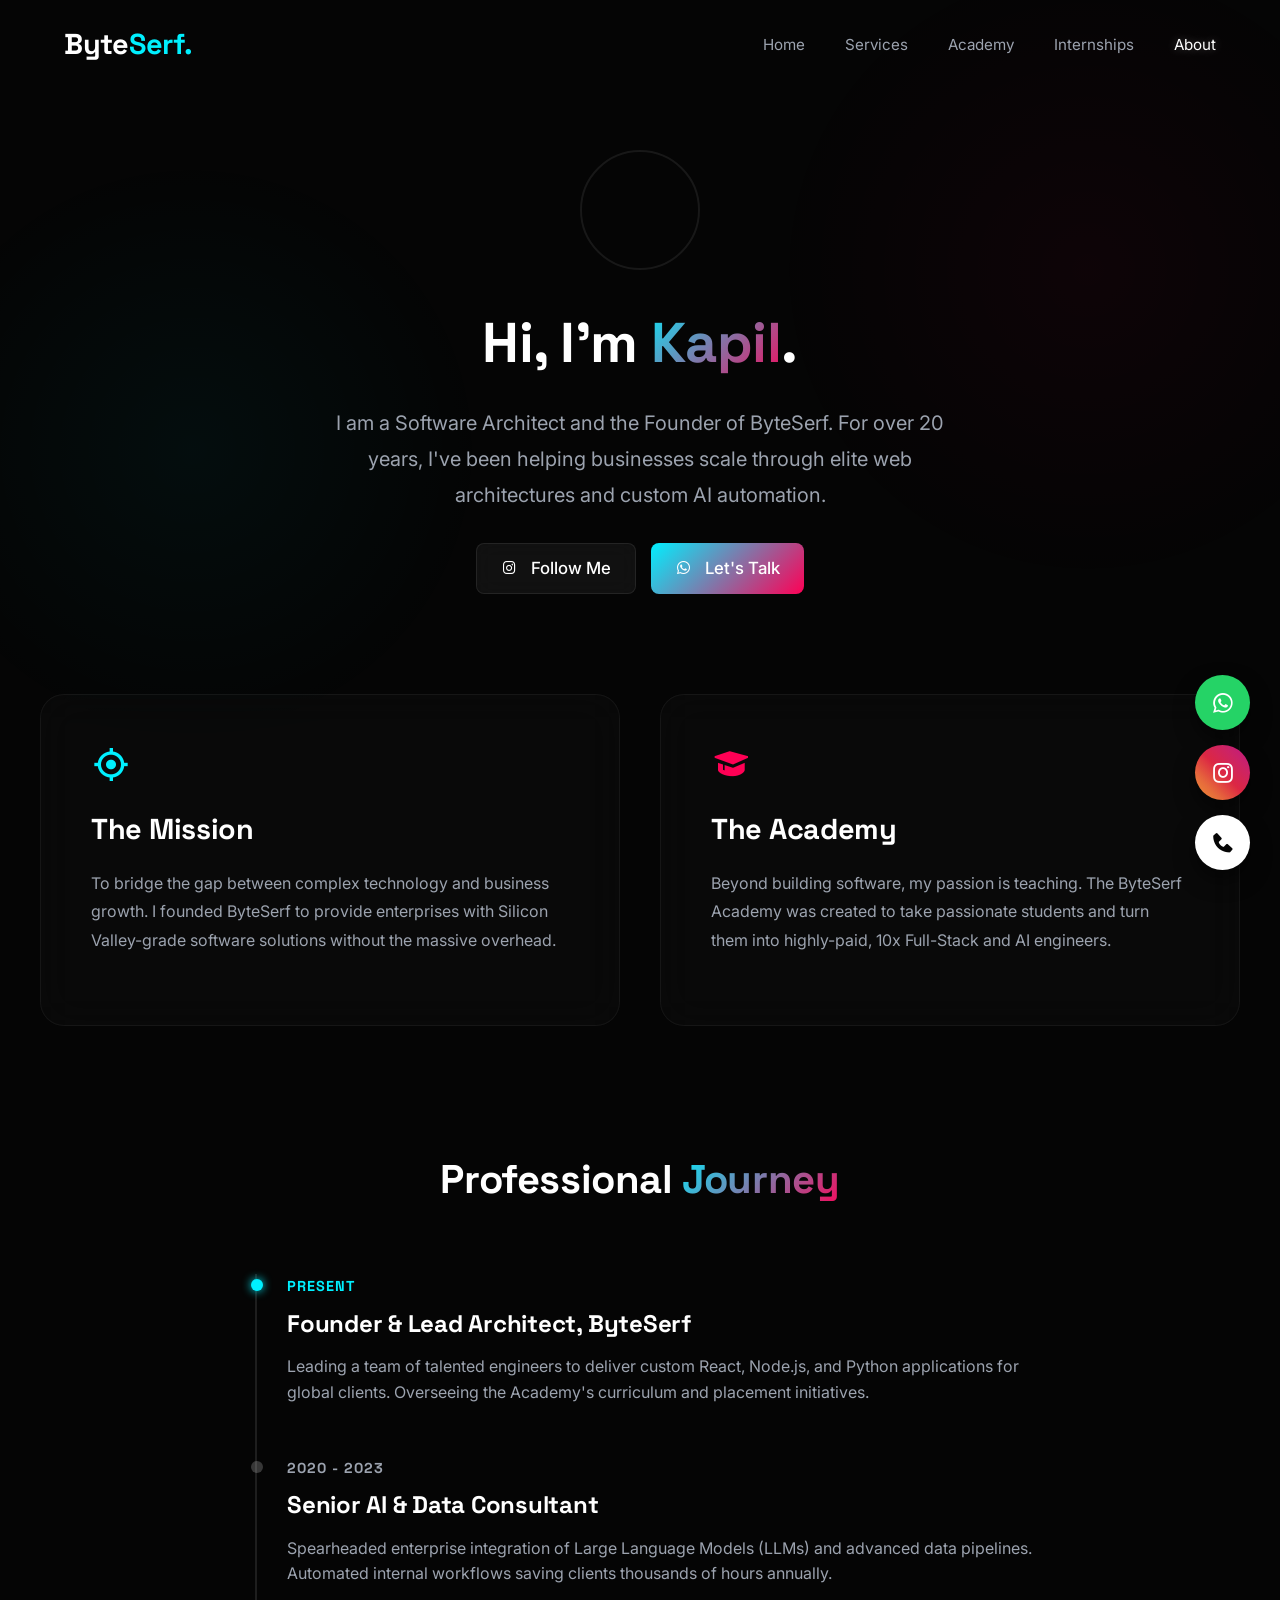
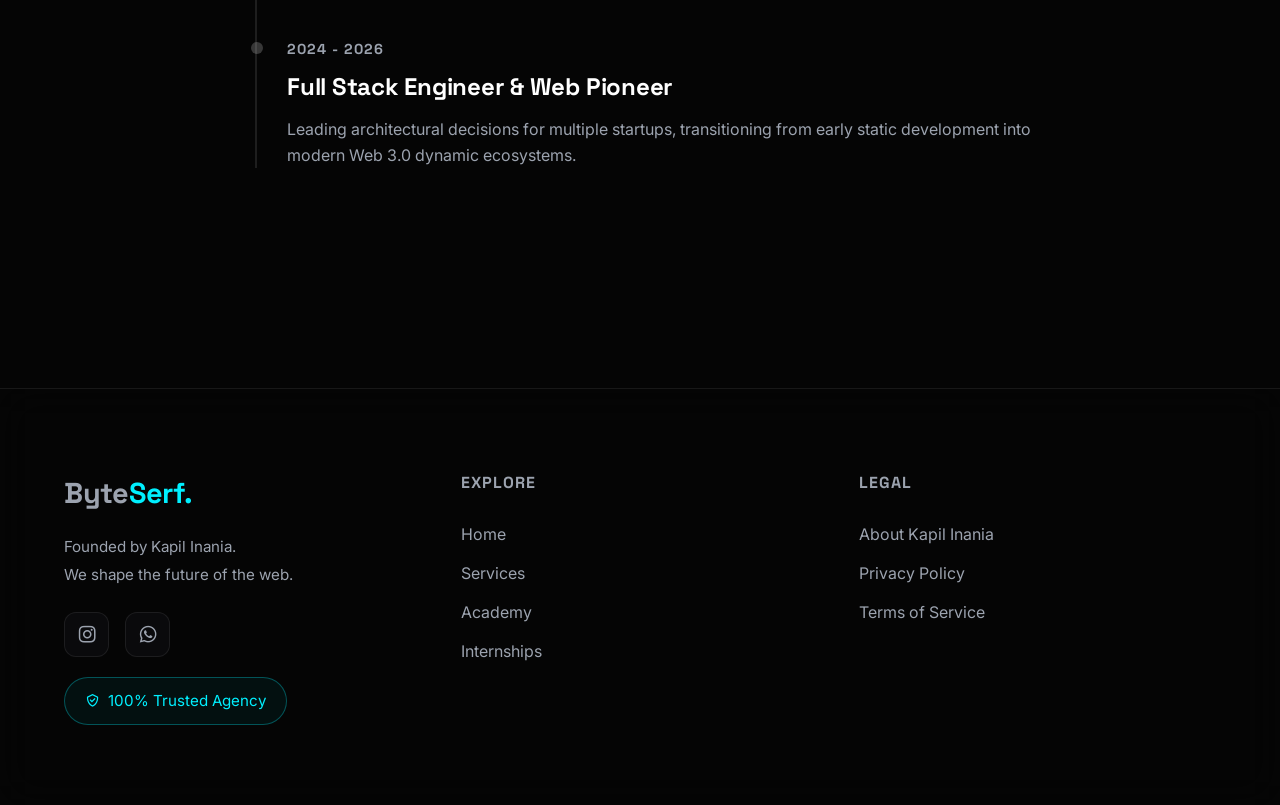
==== about.html @ d5da8d17 "model add" ====
<!DOCTYPE html>
<html lang="en">
<head>
    <meta charset="UTF-8">
    <meta name="viewport" content="width=device-width, initial-scale=1.0">
    <!-- SEO Meta Tags -->
    <title>About Kapil Inania | Founder of ByteSerf</title>
    <meta name="description" content="Learn about Kapil Inania, founder of ByteSerf. A 20+ year tech veteran specializing in high-performance web development and AI architectures.">
    <meta name="keywords" content="Kapil Inania, ByteSerf Founder, Web Designer Jodhpur, AI Consultant, Tech Agency Founder">
    <meta name="author" content="Kapil Inania">
    
    <!-- Open Graph & Social Media -->
    <meta property="og:title" content="About Kapil Inania | Founder of ByteSerf">
    <meta property="og:description" content="Learn about Kapil Inania, the visionary behind ByteSerf.">
    <meta property="og:type" content="profile">
    <meta property="og:url" content="https://www.byteserf.com/about.html">
    
    <!-- Twitter Cards -->
    <meta name="twitter:card" content="summary_large_image">
    <meta name="twitter:title" content="About Kapil Inania | Founder of ByteSerf">
    <meta name="twitter:description" content="Learn about Kapil Inania, the visionary behind ByteSerf.">
    
    <!-- Canonical URL -->
    <link rel="canonical" href="https://www.byteserf.com/about.html">

    <!-- Advanced Schema Markup (JSON-LD) for Google Rich Snippets -->
    <script type="application/ld+json">
    {
      "@context": "https://schema.org",
      "@type": "Person",
      "name": "Kapil Inania",
      "jobTitle": "Founder & Lead Architect",
      "worksFor": {
        "@type": "Organization",
        "name": "ByteSerf"
      },
      "url": "https://www.byteserf.com/about.html",
      "sameAs": [
        "https://instagram.com/kapil_inaniya"
      ]
    }
    </script>
    
    <link href='https://unpkg.com/boxicons@2.1.4/css/boxicons.min.css' rel='stylesheet'>
    <link rel="stylesheet" href="style.css">
</head>
<body>
    <div class="ambient-bg"></div>

    <div class="floating-actions">
        <a href="https://wa.me/919828522814" target="_blank" class="float-btn wa-btn"><i class='bx bxl-whatsapp'></i></a>
        <a href="https://instagram.com/kapil_inaniya" target="_blank" class="float-btn ig-btn"><i class='bx bxl-instagram'></i></a>
        <a href="tel:+919828522814" class="float-btn call-btn"><i class='bx bxs-phone'></i></a>
    </div>

    <!-- Navbar -->
    <nav class="navbar">
        <div class="container nav-container">
            <a href="index.html" class="logo">Byte<span>Serf.</span></a>
            <ul class="nav-links">
                <li><a href="index.html">Home</a></li>
                <li><a href="services.html">Services</a></li>
                <li><a href="courses.html">Academy</a></li>
                <li><a href="internships.html">Internships</a></li>
                <li><a href="about.html" class="active">About</a></li>
            </ul>
            <button class="mobile-menu-btn"><i class='bx bx-menu'></i></button>
        </div>
    </nav>

    <!-- Clean Professional Hero -->
    <section class="hero reveal" style="padding-top: 150px; min-height: auto; padding-bottom: 50px;">
        <div class="container" style="display: flex; flex-direction: column; align-items: center; text-align: center;">
            <div style="width: 120px; height: 120px; border-radius: 50%; border: 2px solid var(--border-color); padding: 5px; margin-bottom: 25px;">
                <div style="width: 100%; height: 100%; border-radius: 50%; background: url('https://ui-avatars.com/api/?name=Kapil+Inania&background=050505&color=fff&size=150') center/cover;"></div>
            </div>
            
            <h1 style="font-size: 3.5rem; margin-bottom: 15px; font-family: 'Space Grotesk'; color: white;">Hi, I'm <span class="gradient-text">Kapil</span>.</h1>
            <p style="color: var(--text-secondary); font-size: 1.25rem; max-width: 650px; line-height: 1.8; margin-bottom: 30px;">
                I am a Software Architect and the Founder of ByteSerf. For over 20 years, I've been helping businesses scale through elite web architectures and custom AI automation.
            </p>

            <div style="display: flex; gap: 15px; justify-content: center;">
                <a href="https://instagram.com/kapil_inaniya" target="_blank" class="btn btn-outline" style="padding: 10px 24px; border-radius: 8px;"><i class='bx bxl-instagram' style="margin-right: 5px;"></i> Follow Me</a>
                <a href="https://wa.me/919828522814?text=Hi%20Kapil%21%20I%20saw%20your%20profile%20on%20ByteSerf%20and%20would%20like%20to%20connect." target="_blank" class="btn btn-glow" style="padding: 10px 24px; border-radius: 8px;"><i class='bx bxl-whatsapp' style="margin-right: 5px;"></i> Let's Talk</a>
            </div>
        </div>
    </section>

    <!-- Clean Vision & Mission -->
    <section class="section-padding container reveal" style="padding-top: 50px;">
        <div class="grid-2">
            <div class="premium-card" style="background: rgba(255,255,255,0.02); border-color: rgba(255,255,255,0.05); padding: 50px;">
                <i class='bx bx-target-lock' style="font-size: 2.5rem; color: var(--accent-blue); margin-bottom: 20px;"></i>
                <h3 style="font-size: 1.8rem; margin-bottom: 15px; color: white;">The Mission</h3>
                <p style="color: var(--text-secondary); line-height: 1.8;">
                    To bridge the gap between complex technology and business growth. I founded ByteSerf to provide enterprises with Silicon Valley-grade software solutions without the massive overhead. 
                </p>
            </div>
            <div class="premium-card" style="background: rgba(255,255,255,0.02); border-color: rgba(255,255,255,0.05); padding: 50px;">
                <i class='bx bxs-graduation' style="font-size: 2.5rem; color: var(--accent-pink); margin-bottom: 20px;"></i>
                <h3 style="font-size: 1.8rem; margin-bottom: 15px; color: white;">The Academy</h3>
                <p style="color: var(--text-secondary); line-height: 1.8;">
                    Beyond building software, my passion is teaching. The ByteSerf Academy was created to take passionate students and turn them into highly-paid, 10x Full-Stack and AI engineers.
                </p>
            </div>
        </div>
    </section>

    <!-- My Journey Timeline -->
    <section class="section-padding container reveal" style="padding-top: 0; max-width: 800px;">
        <div class="section-header text-center">
            <h2 style="font-size: 2.5rem;">Professional <span class="gradient-text">Journey</span></h2>
        </div>
        <div style="border-left: 2px solid rgba(255,255,255,0.1); padding-left: 30px; margin-left: 15px;">
            <div style="position: relative; margin-bottom: 50px;">
                <div style="position: absolute; left: -36px; top: 5px; width: 12px; height: 12px; border-radius: 50%; background: var(--accent-blue); box-shadow: 0 0 10px var(--accent-blue);"></div>
                <h4 style="color: var(--accent-blue); font-size: 0.9rem; letter-spacing: 1px; text-transform: uppercase; margin-bottom: 5px;">Present</h4>
                <h3 style="font-size: 1.5rem; color: white; margin-bottom: 10px;">Founder & Lead Architect, ByteSerf</h3>
                <p style="color: var(--text-secondary); line-height: 1.6;">Leading a team of talented engineers to deliver custom React, Node.js, and Python applications for global clients. Overseeing the Academy's curriculum and placement initiatives.</p>
            </div>
            
            <div style="position: relative; margin-bottom: 50px;">
                <div style="position: absolute; left: -36px; top: 5px; width: 12px; height: 12px; border-radius: 50%; background: rgba(255,255,255,0.2);"></div>
                <h4 style="color: var(--text-secondary); font-size: 0.9rem; letter-spacing: 1px; text-transform: uppercase; margin-bottom: 5px;">2020 - 2023</h4>
                <h3 style="font-size: 1.5rem; color: white; margin-bottom: 10px;">Senior AI & Data Consultant</h3>
                <p style="color: var(--text-secondary); line-height: 1.6;">Spearheaded enterprise integration of Large Language Models (LLMs) and advanced data pipelines. Automated internal workflows saving clients thousands of hours annually.</p>
            </div>

            <div style="position: relative;">
                <div style="position: absolute; left: -36px; top: 5px; width: 12px; height: 12px; border-radius: 50%; background: rgba(255,255,255,0.2);"></div>
                <h4 style="color: var(--text-secondary); font-size: 0.9rem; letter-spacing: 1px; text-transform: uppercase; margin-bottom: 5px;">2024 - 2026</h4>
                <h3 style="font-size: 1.5rem; color: white; margin-bottom: 10px;">Full Stack Engineer & Web Pioneer</h3>
                <p style="color: var(--text-secondary); line-height: 1.6;">Leading architectural decisions for multiple startups, transitioning from early static development into modern Web 3.0 dynamic ecosystems.</p>
            </div>
        </div>
    </section>

    <!-- Footer -->
    <footer class="footer">
        <div class="container footer-grid reveal">
            <div class="footer-col">
                <a href="index.html" class="logo">Byte<span style="color:var(--accent-blue);">Serf.</span></a>
                <p style="margin-top: 15px; color: var(--text-secondary); font-size: 0.95rem; line-height: 1.8;">Founded by Kapil Inania.<br>We shape the future of the web.</p>
                <div class="social-icons">
                    <a href="https://instagram.com/kapil_inaniya" target="_blank"><i class='bx bxl-instagram'></i></a>
                    <a href="https://wa.me/919828522814" target="_blank"><i class='bx bxl-whatsapp'></i></a>
                </div>
                <div class="trusted-seal">
                    <i class='bx bx-check-shield'></i> 100% Trusted Agency
                </div>
            </div>
            <div class="footer-col">
                <h3>Explore</h3>
                <ul>
                    <li><a href="index.html">Home</a></li>
                    <li><a href="services.html">Services</a></li>
                    <li><a href="courses.html">Academy</a></li>
                    <li><a href="internships.html">Internships</a></li>
                </ul>
            </div>
            <div class="footer-col">
                <h3>Legal</h3>
                <ul>
                    <li><a href="about.html" class="active">About Kapil Inania</a></li>
                    <li><a href="privacy-policy.html">Privacy Policy</a></li>
                    <li><a href="terms.html">Terms of Service</a></li>
                </ul>
            </div>
        </div>
    </footer>
    <!-- Call Back Request Modal -->
    <div class="modal-overlay" id="callbackModal">
        <div class="modal-box">
            <button class="close-modal-btn" id="closeModalBtn"><i class='bx bx-x'></i></button>
            <h2 class="modal-title">Request a <span class="gradient-text">Call Back</span></h2>
            <p class="modal-desc">Enter your details below and Kapil or a senior team member will reach out to you shortly.</p>
            
            <input type="text" id="modalName" class="modal-input" placeholder="Your Name" required>
            <input type="tel" id="modalPhone" class="modal-input" placeholder="Your Mobile Number" required>
            
            <button id="submitCallbackBtn" class="btn btn-glow" style="width: 100%; margin-top: 10px;">Request Call Back</button>
        </div>
    </div>

    <script src="script.js"></script>
</body>
</html>
---- style.css ----
@import url('https://fonts.googleapis.com/css2?family=Inter:wght@300;400;500;600&family=Space+Grotesk:wght@400;500;700;900&display=swap');

:root {
    --bg-main: #050505;
    --bg-card: rgba(20, 20, 25, 0.4);
    --bg-card-solid: #111111; 
    --border-color: rgba(255, 255, 255, 0.08);
    --border-color-solid: #222222;
    --text-primary: #ffffff;
    --text-secondary: #9ca3af;
    
    /* Elegant Accents */
    --accent-glow: linear-gradient(135deg, #00F0FF 0%, #FF0055 100%);
    --accent-blue: #00F0FF;
    --accent-pink: #FF0055;
    
    /* Clean Colors */
    --clean-blue: #00F0FF;
    --clean-dark-blue: #00b3cc;
    
    --transition-smooth: all 0.4s cubic-bezier(0.16, 1, 0.3, 1);
}

* { margin: 0; padding: 0; box-sizing: border-box; }
html { scroll-behavior: smooth; background-color: var(--bg-main); overflow-x: hidden; }
body { font-family: 'Inter', sans-serif; color: var(--text-primary); line-height: 1.7; overflow-x: hidden; position: relative; width: 100%; }

/* Ambient Background */
.ambient-bg {
    position: fixed; top: 0; left: 0; width: 100%; height: 100%;
    background: radial-gradient(circle at 15% 50%, rgba(0, 240, 255, 0.04), transparent 25%),
                radial-gradient(circle at 85% 30%, rgba(255, 0, 85, 0.04), transparent 25%);
    z-index: -1; pointer-events: none;
}

h1, h2, h3, h4, .logo { font-family: 'Space Grotesk', sans-serif; letter-spacing: -0.01em; }
a { text-decoration: none; color: inherit; transition: var(--transition-smooth); }
ul { list-style: none; }

.container { width: 100%; max-width: 1200px; margin: 0 auto; padding: 0 24px; }
.section-padding { padding: 120px 0; }
.text-center { text-align: center; }
.gradient-text { background: var(--accent-glow); -webkit-background-clip: text; -webkit-text-fill-color: transparent; display: inline-block; }

/* Navigation */
.navbar { position: fixed; top: 0; width: 100%; z-index: 1000; padding: 20px 0; transition: var(--transition-smooth); background: transparent; border-bottom: 1px solid transparent; }
.navbar.scrolled { background: rgba(5, 5, 5, 0.95); backdrop-filter: blur(12px); -webkit-backdrop-filter: blur(12px); border-bottom: 1px solid var(--border-color); padding: 15px 0; }
.nav-container { display: flex; justify-content: space-between; align-items: center; position: relative; }
.logo { font-size: 1.8rem; font-weight: 700; color: white; z-index: 1001; }
.logo span { color: var(--accent-blue); }

.nav-links { display: flex; gap: 40px; align-items: center; }
.nav-links a { font-weight: 400; font-size: 0.95rem; color: var(--text-secondary); transition: color 0.2s; }
.nav-links a:hover, .nav-links a.active { color: var(--text-primary); text-shadow: 0 0 10px rgba(255,255,255,0.3); }

.mobile-menu-btn { display: none; background: transparent; border: none; color: white; font-size: 2rem; cursor: pointer; z-index: 1001; }

/* Modern Glowing Hero Section */
.hero { min-height: 100vh; display: flex; align-items: center; justify-content: center; position: relative; padding-top: 80px; overflow: hidden; text-align: center; }
.hero-glow-orb {
    position: absolute; width: 600px; height: 600px;
    background: radial-gradient(circle, rgba(0, 240, 255, 0.15) 0%, rgba(255, 0, 85, 0.15) 50%, transparent 70%);
    top: 50%; left: 50%; transform: translate(-50%, -50%); filter: blur(80px); z-index: 0; animation: pulseOrb 8s infinite alternate;
}
@keyframes pulseOrb {
    0% { transform: translate(-50%, -50%) scale(1); opacity: 0.5; }
    100% { transform: translate(-50%, -50%) scale(1.2); opacity: 1; }
}
.hero-content { position: relative; z-index: 2; max-width: 900px; padding: 0 20px; }
.hero-badge { display: inline-flex; align-items: center; gap: 8px; padding: 8px 20px; border-radius: 100px; background: rgba(255, 255, 255, 0.03); border: 1px solid var(--border-color); color: var(--text-secondary); font-size: 0.85rem; font-weight: 500; margin-bottom: 30px; backdrop-filter: blur(10px); }
.hero-badge i { color: var(--accent-blue); }
.hero-title { font-size: 5.5rem; line-height: 1.1; margin-bottom: 24px; font-weight: 900; letter-spacing: -0.03em; }
.hero-subtitle { font-size: 1.25rem; color: var(--text-secondary); margin: 0 auto 40px; max-width: 600px; line-height: 1.6; }

/* Buttons */
.btn-group { display: flex; gap: 16px; justify-content: center; flex-wrap: wrap; }
.btn { padding: 16px 36px; border-radius: 100px; font-weight: 500; font-size: 1.05rem; cursor: pointer; transition: var(--transition-smooth); border: none; display: inline-flex; align-items: center; justify-content: center; gap: 8px; white-space: nowrap; }
.btn-glow { background: var(--accent-glow); color: white; position: relative; }
.btn-glow::after { content: ''; position: absolute; inset: 0; border-radius: inherit; box-shadow: 0 0 20px rgba(0, 240, 255, 0.5); opacity: 0; transition: var(--transition-smooth); }
.btn-glow:hover { transform: translateY(-2px); }
.btn-glow:hover::after { opacity: 1; }
.btn-outline { background: rgba(255, 255, 255, 0.05); border: 1px solid var(--border-color); color: var(--text-primary); backdrop-filter: blur(10px); }
.btn-outline:hover { background: rgba(255, 255, 255, 0.1); border-color: rgba(255, 255, 255, 0.2); transform: translateY(-2px); }

/* Section Headers */
.section-header { margin-bottom: 60px; }
.section-header h2 { font-size: 3rem; margin-bottom: 15px; }
.section-header p { color: var(--text-secondary); font-size: 1.1rem; max-width: 600px; margin: 0 auto; }

/* Eye-Catching Modern Cards */
.grid-3 { display: grid; grid-template-columns: repeat(auto-fit, minmax(300px, 1fr)); gap: 30px; }
.premium-card {
    background: linear-gradient(180deg, rgba(30,30,35,0.4) 0%, rgba(15,15,20,0.6) 100%);
    border: 1px solid var(--border-color); border-radius: 24px; padding: 40px;
    position: relative; overflow: hidden; backdrop-filter: blur(20px); -webkit-backdrop-filter: blur(20px);
    transition: var(--transition-smooth); z-index: 1;
}
.premium-card::before {
    content: ''; position: absolute; inset: 0; border-radius: 24px; padding: 2px;
    background: linear-gradient(135deg, rgba(0,240,255,0.5), transparent 50%, rgba(255,0,85,0.5));
    -webkit-mask: linear-gradient(#fff 0 0) content-box, linear-gradient(#fff 0 0);
    -webkit-mask-composite: xor; mask-composite: exclude; opacity: 0; transition: var(--transition-smooth);
}
.premium-card:hover { transform: translateY(-10px); box-shadow: 0 20px 40px rgba(0,0,0,0.6); }
.premium-card:hover::before { opacity: 1; }
.premium-icon-box {
    width: 60px; height: 60px; border-radius: 16px; background: rgba(255,255,255,0.05);
    display: flex; align-items: center; justify-content: center; font-size: 2rem; color: white;
    margin-bottom: 24px; border: 1px solid rgba(255,255,255,0.1); transition: var(--transition-smooth);
}
.premium-card:hover .premium-icon-box { background: var(--accent-glow); border-color: transparent; box-shadow: 0 10px 20px rgba(255,0,85,0.3); }
.premium-card h3 { font-size: 1.5rem; margin-bottom: 15px; }
.premium-card p { color: var(--text-secondary); margin-bottom: 20px; line-height: 1.6; }

/* Stunning Stats Strip */
.stats-strip { border-top: 1px solid var(--border-color); border-bottom: 1px solid var(--border-color); padding: 80px 0; background: linear-gradient(90deg, rgba(0,240,255,0.02) 0%, transparent 50%, rgba(255,0,85,0.02) 100%); position: relative; }
.stats-grid { display: grid; grid-template-columns: repeat(4, 1fr); gap: 30px; text-align: center; }
.stat-item { position: relative; }
.stat-item:not(:last-child)::after { content: ''; position: absolute; right: -15px; top: 10%; height: 80%; width: 1px; background: linear-gradient(180deg, transparent, var(--border-color), transparent); }
.stat-number { font-size: 4rem; font-family: 'Space Grotesk'; font-weight: 900; color: white; margin-bottom: 5px; text-shadow: 0 0 20px rgba(255,255,255,0.1); }
.stat-label { color: var(--accent-blue); font-size: 1rem; text-transform: uppercase; letter-spacing: 2px; font-weight: 600; }

/* Tech Marquee */
.tech-marquee { overflow: hidden; padding: 40px 0; background: transparent; width: 100%; }
.marquee-track { display: flex; width: max-content; animation: scrollMarquee 30s linear infinite; }
.marquee-track:hover { animation-play-state: paused; }
.tech-item { flex-shrink: 0; display: flex; align-items: center; justify-content: center; font-size: 3rem; color: rgba(255,255,255,0.15); transition: color 0.3s; padding: 0 40px; }
.tech-item:hover { color: var(--text-primary); text-shadow: 0 0 20px rgba(255,255,255,0.5); }
@keyframes scrollMarquee { 0% { transform: translateX(0); } 100% { transform: translateX(-50%); } }

/* Google-Style Review Slider */
.review-wrapper { overflow: hidden; padding: 20px 0; position: relative; width: 100%; }
.review-track { display: flex; gap: 20px; width: max-content; animation: scrollReviews 40s linear infinite; }
.review-track:hover { animation-play-state: paused; }
@keyframes scrollReviews { 0% { transform: translateX(0); } 100% { transform: translateX(-50%); } }

.google-review-card {
    background: #ffffff; border-radius: 16px; padding: 24px; width: 380px; flex-shrink: 0;
    box-shadow: 0 10px 30px rgba(0,0,0,0.5); color: #202124; text-align: left; display: flex; flex-direction: column;
}
.review-header { display: flex; align-items: center; gap: 15px; margin-bottom: 15px; }
.reviewer-img { width: 48px; height: 48px; border-radius: 50%; display: flex; align-items: center; justify-content: center; font-size: 1.5rem; font-weight: bold; text-transform: uppercase; }
.r-1 { background: #4285F4; color: white; }
.r-2 { background: #EA4335; color: white; }
.r-3 { background: #FBBC05; color: white; }
.r-4 { background: #34A853; color: white; }
.r-5 { background: #8AB4F8; color: white; }
.r-6 { background: #F28B82; color: white; }
.r-7 { background: #FDE293; color: #202124; }
.r-8 { background: #81C995; color: white; }

.reviewer-info h4 { font-family: 'Inter', sans-serif; font-size: 1rem; font-weight: 600; margin: 0 0 2px 0; color: #202124; }
.reviewer-meta { font-size: 0.8rem; color: #5f6368; }
.review-rating { color: #fbbc04; font-size: 1.1rem; margin-bottom: 10px; display: flex; gap: 2px; }
.review-rating i.bx-star { color: #dadce0; }
.review-text { font-size: 0.95rem; line-height: 1.5; color: #3c4043; flex-grow: 1; }
.google-icon { align-self: flex-end; margin-top: 10px; width: 20px; height: 20px; opacity: 0.5; }

/* Process Section */
.process-timeline { position: relative; max-width: 800px; margin: 0 auto; }
.process-timeline::before { content: ''; position: absolute; top: 0; left: 30px; height: 100%; width: 2px; background: rgba(255,255,255,0.1); }
.process-step { position: relative; padding-left: 80px; margin-bottom: 50px; }
.process-step:last-child { margin-bottom: 0; }
.step-number {
    position: absolute; left: 11px; top: 0; width: 40px; height: 40px; border-radius: 50%;
    background: var(--bg-main); border: 2px solid var(--accent-blue); display: flex; align-items: center; justify-content: center;
    font-weight: 700; color: var(--accent-blue); z-index: 2; box-shadow: 0 0 15px rgba(0,240,255,0.2);
}
.process-step h3 { font-size: 1.8rem; margin-bottom: 10px; color: white; }
.process-step p { color: var(--text-secondary); font-size: 1.1rem; }

/* Standard Cards for other pages */
.grid-2 { display: grid; grid-template-columns: repeat(auto-fit, minmax(300px, 1fr)); gap: 40px; }
.card { background: var(--bg-card); border: 1px solid var(--border-color); border-radius: 16px; padding: 40px; transition: var(--transition-smooth); }
.card:hover { border-color: rgba(255, 255, 255, 0.2); transform: translateY(-5px); background: rgba(255, 255, 255, 0.05); }
.services-section .card { background: var(--bg-card-solid); border: 1px solid var(--border-color-solid); border-top: 4px solid var(--clean-blue); }

/* Interactive Elements */
.faq-item { border-bottom: 1px solid var(--border-color); padding: 20px 0; cursor: pointer; }
.faq-question { display: flex; justify-content: space-between; font-size: 1.2rem; font-weight: 500; }
.faq-answer { max-height: 0; overflow: hidden; transition: max-height 0.3s ease; color: var(--text-secondary); margin-top: 10px; }
.faq-item.active .faq-answer { max-height: 500px; }
.faq-item.active .bx-chevron-down { transform: rotate(180deg); }

/* Call Back Modal */
.modal-overlay {
    position: fixed;
    top: 0; left: 0; width: 100%; height: 100%;
    background: rgba(0, 0, 0, 0.8);
    backdrop-filter: blur(10px);
    -webkit-backdrop-filter: blur(10px);
    z-index: 9999;
    display: flex;
    align-items: center;
    justify-content: center;
    opacity: 0;
    pointer-events: none;
    transition: all 0.4s ease;
}
.modal-overlay.active {
    opacity: 1;
    pointer-events: all;
}
.modal-box {
    background: var(--bg-card-solid);
    border: 1px solid var(--border-color);
    padding: 40px;
    border-radius: 24px;
    width: 90%;
    max-width: 450px;
    position: relative;
    transform: translateY(30px) scale(0.95);
    transition: all 0.4s cubic-bezier(0.16, 1, 0.3, 1);
    box-shadow: 0 20px 50px rgba(0,0,0,0.5);
    text-align: center;
}
.modal-overlay.active .modal-box {
    transform: translateY(0) scale(1);
}
.close-modal-btn {
    position: absolute;
    top: 20px; right: 20px;
    background: transparent;
    border: none;
    color: var(--text-secondary);
    font-size: 1.8rem;
    cursor: pointer;
    transition: color 0.3s;
}
.close-modal-btn:hover {
    color: white;
}
.modal-title {
    font-family: 'Space Grotesk', sans-serif;
    font-size: 2rem;
    margin-bottom: 10px;
    color: white;
}
.modal-desc {
    color: var(--text-secondary);
    margin-bottom: 25px;
    font-size: 0.95rem;
}
.modal-input {
    width: 100%;
    padding: 16px 20px;
    background: rgba(255,255,255,0.05);
    border: 1px solid var(--border-color);
    border-radius: 12px;
    color: white;
    font-family: 'Inter', sans-serif;
    margin-bottom: 15px;
    font-size: 1rem;
    outline: none;
    transition: border-color 0.3s;
}
.modal-input:focus {
    border-color: var(--accent-blue);
}

/* Footer */
.footer { border-top: 1px solid var(--border-color); padding: 80px 0 40px; margin-top: 100px; background: rgba(5,5,5,0.8); backdrop-filter: blur(20px); }
.footer-grid { display: grid; grid-template-columns: repeat(auto-fit, minmax(200px, 1fr)); gap: 40px; margin-bottom: 40px; }
.footer-col h3 { color: var(--text-primary); margin-bottom: 24px; font-size: 1rem; text-transform: uppercase; letter-spacing: 1px; color: var(--text-secondary); }
.footer-col ul li { margin-bottom: 12px; }
.footer-col a { color: var(--text-secondary); transition: color 0.2s; }
.footer-col a:hover { color: var(--accent-blue); transform: translateX(5px); display: inline-block; }
.social-icons { display: flex; gap: 16px; margin-top: 24px; }
.social-icons a { width: 45px; height: 45px; border-radius: 12px; background: var(--bg-card); display: flex; align-items: center; justify-content: center; border: 1px solid var(--border-color); font-size: 1.4rem; transition: all 0.3s; }
.social-icons a:hover { background: var(--accent-glow); color: white; border-color: transparent; transform: translateY(-5px); }
.trusted-seal { display: inline-flex; align-items: center; gap: 8px; padding: 10px 20px; border: 1px solid rgba(0, 240, 255, 0.3); border-radius: 100px; color: var(--accent-blue); font-size: 0.95rem; margin-top: 20px; background: rgba(0, 240, 255, 0.05); transition: all 0.3s; }

/* Floating Actions */
.floating-actions { position: fixed; bottom: 30px; right: 30px; display: flex; flex-direction: column; gap: 15px; z-index: 999; }
.float-btn { width: 55px; height: 55px; border-radius: 50%; display: flex; align-items: center; justify-content: center; font-size: 26px; color: white; box-shadow: 0 10px 20px rgba(0,0,0,0.5); transition: transform 0.2s; }
.float-btn:hover { transform: scale(1.1); }
.wa-btn { background-color: #25D366; }
.ig-btn { background: linear-gradient(45deg, #f09433 0%, #e6683c 25%, #dc2743 50%, #cc2366 75%, #bc1888 100%); }
.call-btn { background-color: var(--text-primary); color: var(--bg-main); }

/* Scroll Animations */
.reveal { opacity: 0; transform: translateY(40px); transition: all 1s cubic-bezier(0.16, 1, 0.3, 1); }
.reveal.active { opacity: 1; transform: translateY(0); }

/* RESPONSIVE DESIGN (TABLET & MOBILE) */

/* TABLET */
@media (max-width: 1024px) {
    .hero-title { font-size: 4rem; }
    .stats-grid { grid-template-columns: repeat(2, 1fr); gap: 40px; }
    .stat-item:nth-child(2)::after { display: none; } /* Remove border for end of row */
    .stat-item:nth-child(4)::after { display: none; }
    .section-padding { padding: 100px 0; }
}

/* MOBILE */
@media (max-width: 768px) {
    .mobile-menu-btn { display: block; }
    .nav-links {
        display: flex; flex-direction: column; position: fixed; top: 0; left: 0; width: 100%; height: 100vh;
        background: rgba(5, 5, 5, 0.98); backdrop-filter: blur(20px); padding-top: 100px; gap: 30px;
        transform: translateY(-100%); transition: transform 0.4s cubic-bezier(0.16, 1, 0.3, 1); z-index: 1000; opacity: 0;
    }
    .nav-links.active { transform: translateY(0); opacity: 1; }
    .nav-links a { font-size: 1.5rem; }

    .hero { padding-top: 100px; } /* Fixed uneven space */
    .hero-title { font-size: 2.8rem; margin-top: 20px; }
    .hero-subtitle { font-size: 1rem; padding: 0 10px; }
    .hero-glow-orb { width: 300px; height: 300px; filter: blur(50px); }
    .btn-group { flex-direction: column; width: 100%; padding: 0 20px; }
    .btn { width: 100%; }

    .section-padding { padding: 60px 0; }
    .section-header h2 { font-size: 2.2rem; }
    .section-header p { font-size: 1rem; }

    .stats-grid { grid-template-columns: 1fr; gap: 30px; }
    .stat-item::after { display: none !important; }
    .stat-number { font-size: 3rem; }

    .process-timeline::before { left: 20px; }
    .process-step { padding-left: 60px; margin-bottom: 40px; }
    .step-number { left: 1px; width: 35px; height: 35px; font-size: 0.9rem; }
    .process-step h3 { font-size: 1.4rem; }

    .google-review-card { width: 300px; padding: 20px; }
    .review-text { font-size: 0.9rem; }

    .tech-item { font-size: 2rem; padding: 0 20px; }

    .footer-grid { grid-template-columns: 1fr; text-align: center; gap: 40px; }
    .footer-col ul li { display: inline-block; margin: 0 10px 10px; }
    .social-icons { justify-content: center; }
    
    .floating-actions { bottom: 20px; right: 20px; gap: 10px; }
    .float-btn { width: 45px; height: 45px; font-size: 22px; }
}

@media (max-width: 480px) {
    .hero-title { font-size: 2.2rem; }
    .google-review-card { width: 260px; }
    .card { padding: 30px 20px; }
    .premium-card { padding: 30px 20px; }
}
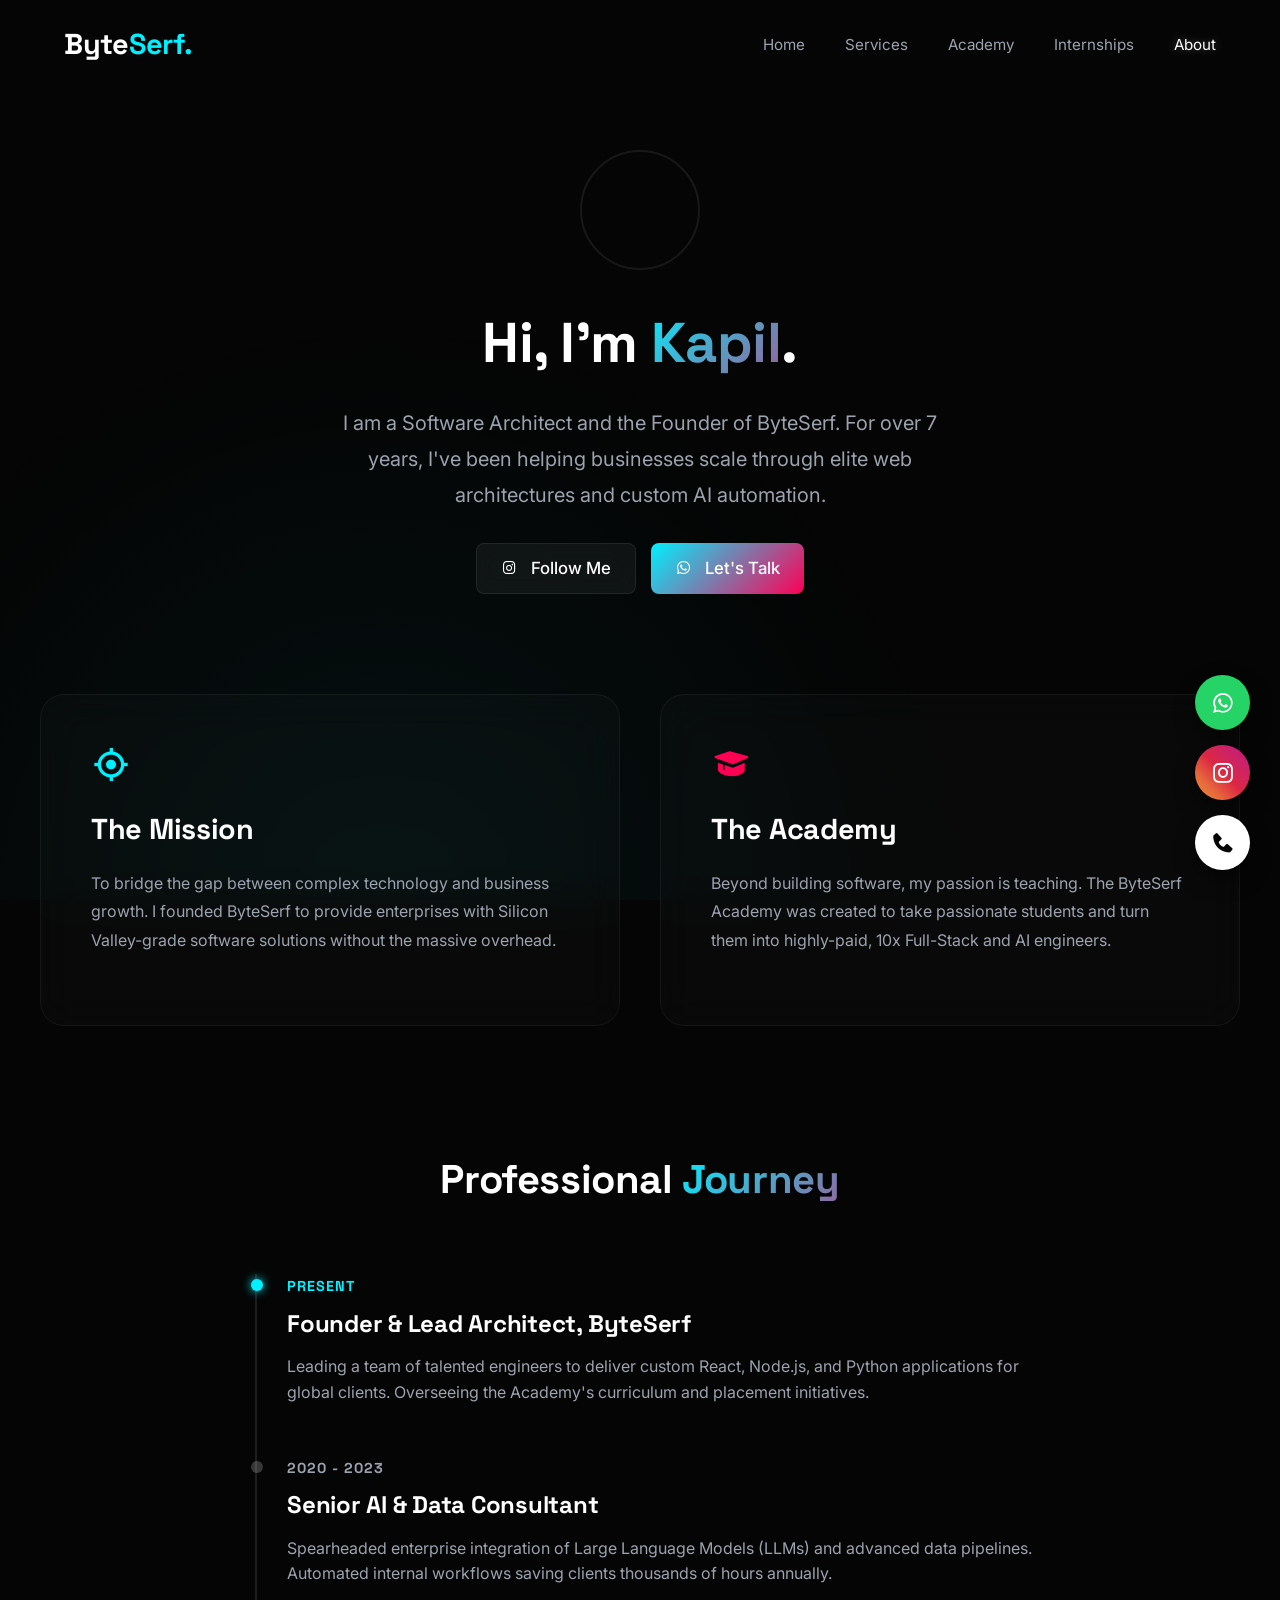
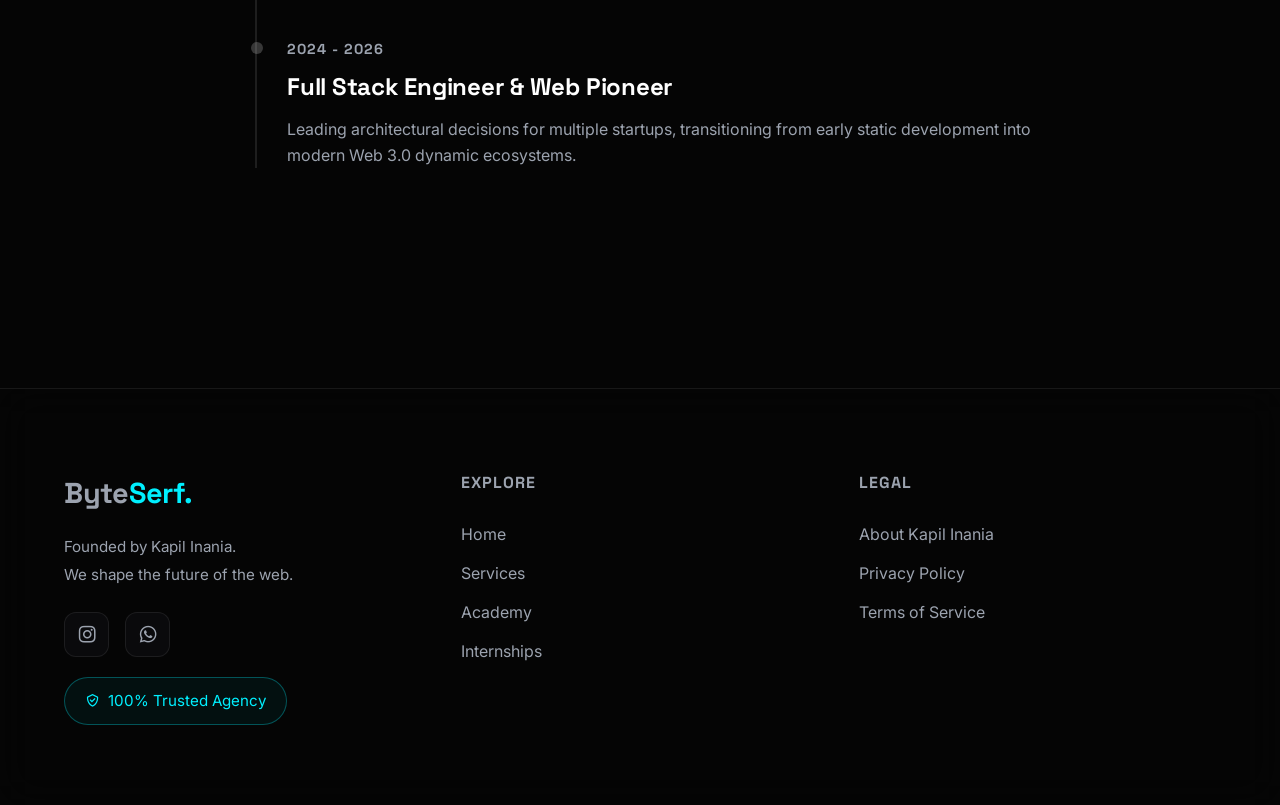
==== commit 7147ffff: "added button shine" ====
--- a/about.html
+++ b/about.html
@@ -5,7 +5,7 @@
     <meta name="viewport" content="width=device-width, initial-scale=1.0">
     <!-- SEO Meta Tags -->
     <title>About Kapil Inania | Founder of ByteSerf</title>
-    <meta name="description" content="Learn about Kapil Inania, founder of ByteSerf. A 20+ year tech veteran specializing in high-performance web development and AI architectures.">
+    <meta name="description" content="Learn about Kapil Inania, founder of ByteSerf. A 7+ year tech veteran specializing in high-performance web development and AI architectures.">
     <meta name="keywords" content="Kapil Inania, ByteSerf Founder, Web Designer Jodhpur, AI Consultant, Tech Agency Founder">
     <meta name="author" content="Kapil Inania">
     
@@ -42,7 +42,7 @@
     </script>
     
     <link href='https://unpkg.com/boxicons@2.1.4/css/boxicons.min.css' rel='stylesheet'>
-    <link rel="stylesheet" href="style.css">
+    <link rel="stylesheet" href="style.css?v=2">
 </head>
 <body>
     <div class="ambient-bg"></div>
@@ -77,7 +77,7 @@
             
             <h1 style="font-size: 3.5rem; margin-bottom: 15px; font-family: 'Space Grotesk'; color: white;">Hi, I'm <span class="gradient-text">Kapil</span>.</h1>
             <p style="color: var(--text-secondary); font-size: 1.25rem; max-width: 650px; line-height: 1.8; margin-bottom: 30px;">
-                I am a Software Architect and the Founder of ByteSerf. For over 20 years, I've been helping businesses scale through elite web architectures and custom AI automation.
+                I am a Software Architect and the Founder of ByteSerf. For over 7 years, I've been helping businesses scale through elite web architectures and custom AI automation.
             </p>
 
             <div style="display: flex; gap: 15px; justify-content: center;">
@@ -183,6 +183,6 @@
         </div>
     </div>
 
-    <script src="script.js"></script>
+    <script src="script.js?v=2"></script>
 </body>
 </html>
--- a/style.css
+++ b/style.css
@@ -28,9 +28,15 @@
 /* Ambient Background */
 .ambient-bg {
     position: fixed; top: 0; left: 0; width: 100%; height: 100%;
-    background: radial-gradient(circle at 15% 50%, rgba(0, 240, 255, 0.04), transparent 25%),
-                radial-gradient(circle at 85% 30%, rgba(255, 0, 85, 0.04), transparent 25%);
+    background: radial-gradient(circle at 15% 50%, rgba(0, 240, 255, 0.05), transparent 25%),
+                radial-gradient(circle at 85% 30%, rgba(255, 0, 85, 0.05), transparent 25%);
     z-index: -1; pointer-events: none;
+    background-size: 200% 200%;
+    animation: bgDrift 20s ease-in-out infinite alternate;
+}
+@keyframes bgDrift {
+    0% { background-position: 0% 0%; }
+    100% { background-position: 100% 100%; }
 }
 
 h1, h2, h3, h4, .logo { font-family: 'Space Grotesk', sans-serif; letter-spacing: -0.01em; }
@@ -40,7 +46,19 @@
 .container { width: 100%; max-width: 1200px; margin: 0 auto; padding: 0 24px; }
 .section-padding { padding: 120px 0; }
 .text-center { text-align: center; }
-.gradient-text { background: var(--accent-glow); -webkit-background-clip: text; -webkit-text-fill-color: transparent; display: inline-block; }
+
+/* Premium Gradient Animation */
+.gradient-text { 
+    background: var(--accent-glow); 
+    -webkit-background-clip: text; 
+    -webkit-text-fill-color: transparent; 
+    display: inline-block; 
+    background-size: 200% auto; 
+    animation: textShine 4s linear infinite; 
+}
+@keyframes textShine {
+    to { background-position: 200% center; }
+}
 
 /* Navigation */
 .navbar { position: fixed; top: 0; width: 100%; z-index: 1000; padding: 20px 0; transition: var(--transition-smooth); background: transparent; border-bottom: 1px solid transparent; }
@@ -74,10 +92,20 @@
 
 /* Buttons */
 .btn-group { display: flex; gap: 16px; justify-content: center; flex-wrap: wrap; }
-.btn { padding: 16px 36px; border-radius: 100px; font-weight: 500; font-size: 1.05rem; cursor: pointer; transition: var(--transition-smooth); border: none; display: inline-flex; align-items: center; justify-content: center; gap: 8px; white-space: nowrap; }
-.btn-glow { background: var(--accent-glow); color: white; position: relative; }
+.btn { padding: 16px 36px; border-radius: 100px; font-weight: 500; font-size: 1.05rem; cursor: pointer; transition: var(--transition-smooth); border: none; display: inline-flex; align-items: center; justify-content: center; gap: 8px; white-space: nowrap; position: relative; }
+.btn-glow { background: var(--accent-glow); color: white; overflow: hidden; }
+.btn-glow::before {
+    content: ''; position: absolute; top: 0; left: -100%; width: 50%; height: 100%;
+    background: linear-gradient(90deg, transparent, rgba(255,255,255,0.4), transparent);
+    transform: skewX(-20deg); animation: shineSweep 4s cubic-bezier(0.16, 1, 0.3, 1) infinite; z-index: 1;
+}
+@keyframes shineSweep {
+    0% { left: -100%; }
+    20% { left: 200%; }
+    100% { left: 200%; }
+}
 .btn-glow::after { content: ''; position: absolute; inset: 0; border-radius: inherit; box-shadow: 0 0 20px rgba(0, 240, 255, 0.5); opacity: 0; transition: var(--transition-smooth); }
-.btn-glow:hover { transform: translateY(-2px); }
+.btn-glow:hover { transform: translateY(-2px); box-shadow: 0 10px 20px rgba(255,0,85,0.3); }
 .btn-glow:hover::after { opacity: 1; }
 .btn-outline { background: rgba(255, 255, 255, 0.05); border: 1px solid var(--border-color); color: var(--text-primary); backdrop-filter: blur(10px); }
 .btn-outline:hover { background: rgba(255, 255, 255, 0.1); border-color: rgba(255, 255, 255, 0.2); transform: translateY(-2px); }
@@ -304,7 +332,7 @@
     .nav-links.active { transform: translateY(0); opacity: 1; }
     .nav-links a { font-size: 1.5rem; }
 
-    .hero { padding-top: 100px; } /* Fixed uneven space */
+    .hero { min-height: auto; padding-top: 160px; padding-bottom: 80px; }
     .hero-title { font-size: 2.8rem; margin-top: 20px; }
     .hero-subtitle { font-size: 1rem; padding: 0 10px; }
     .hero-glow-orb { width: 300px; height: 300px; filter: blur(50px); }
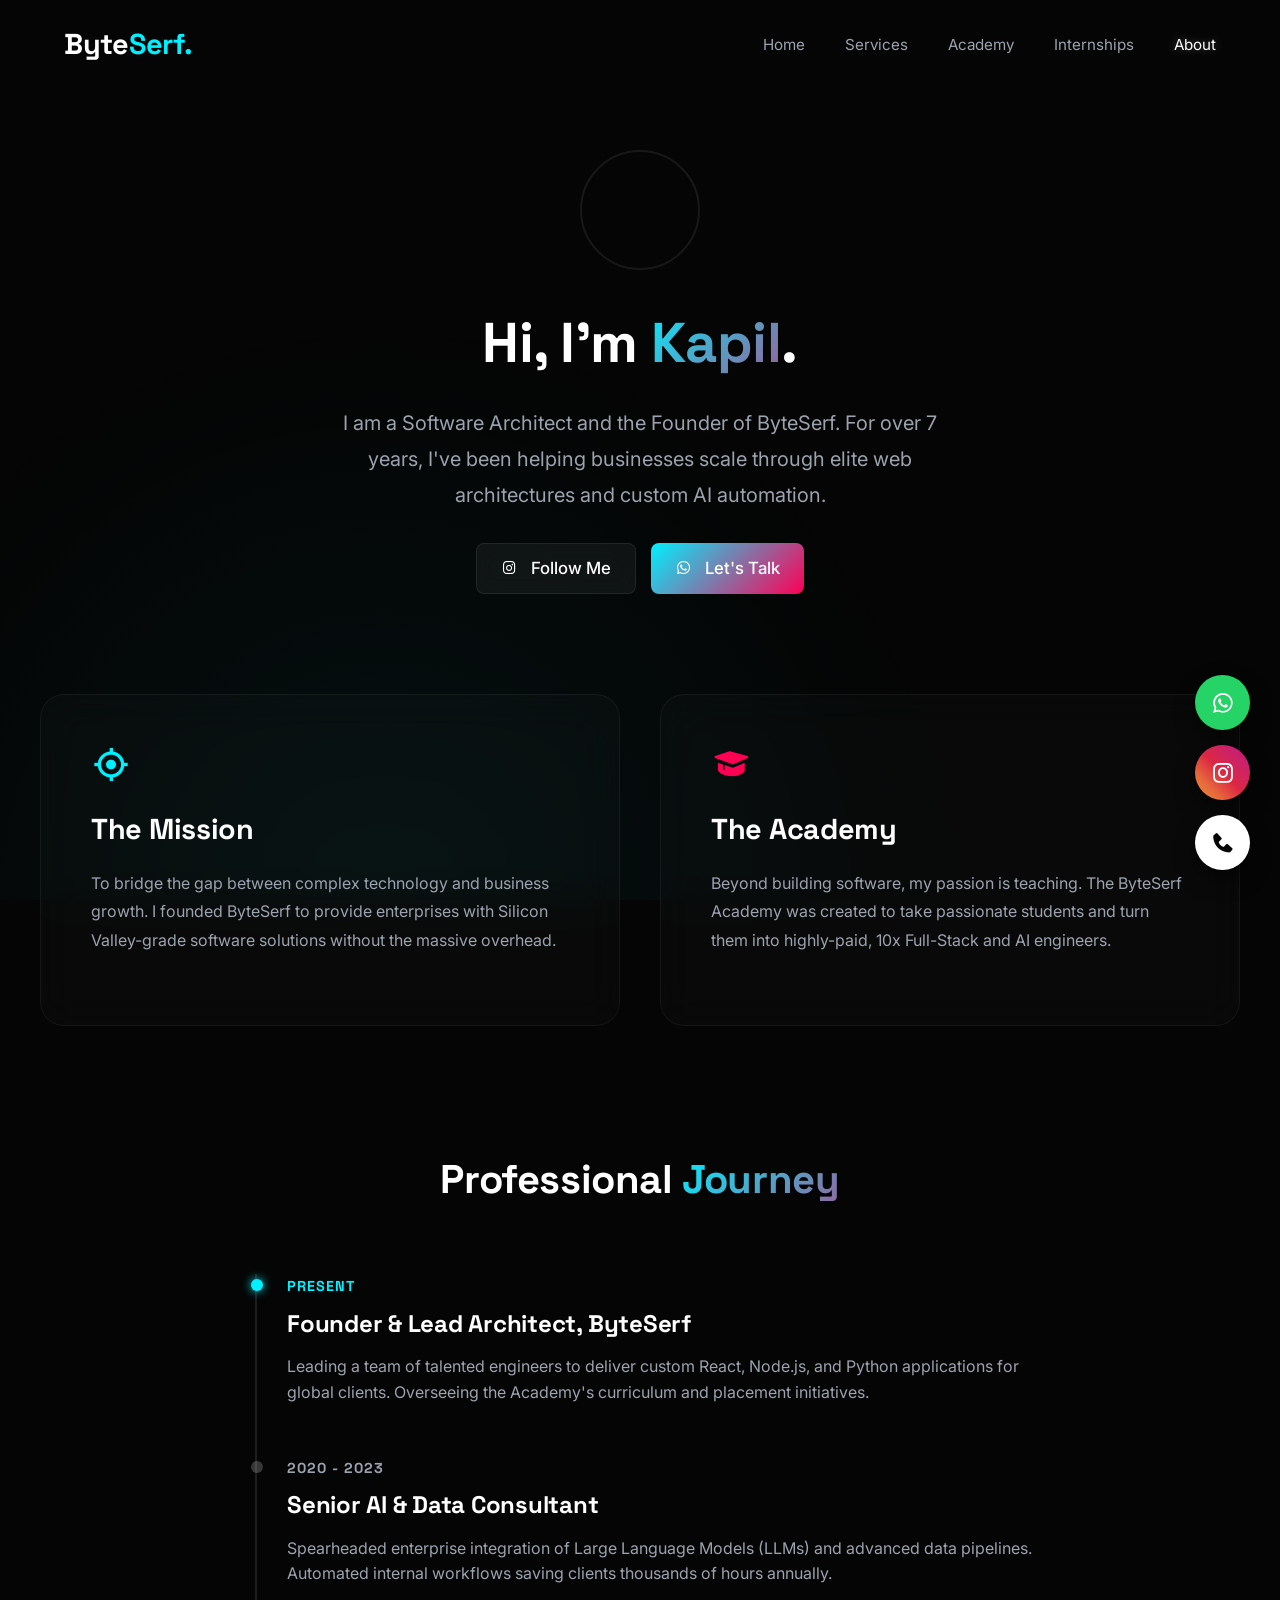
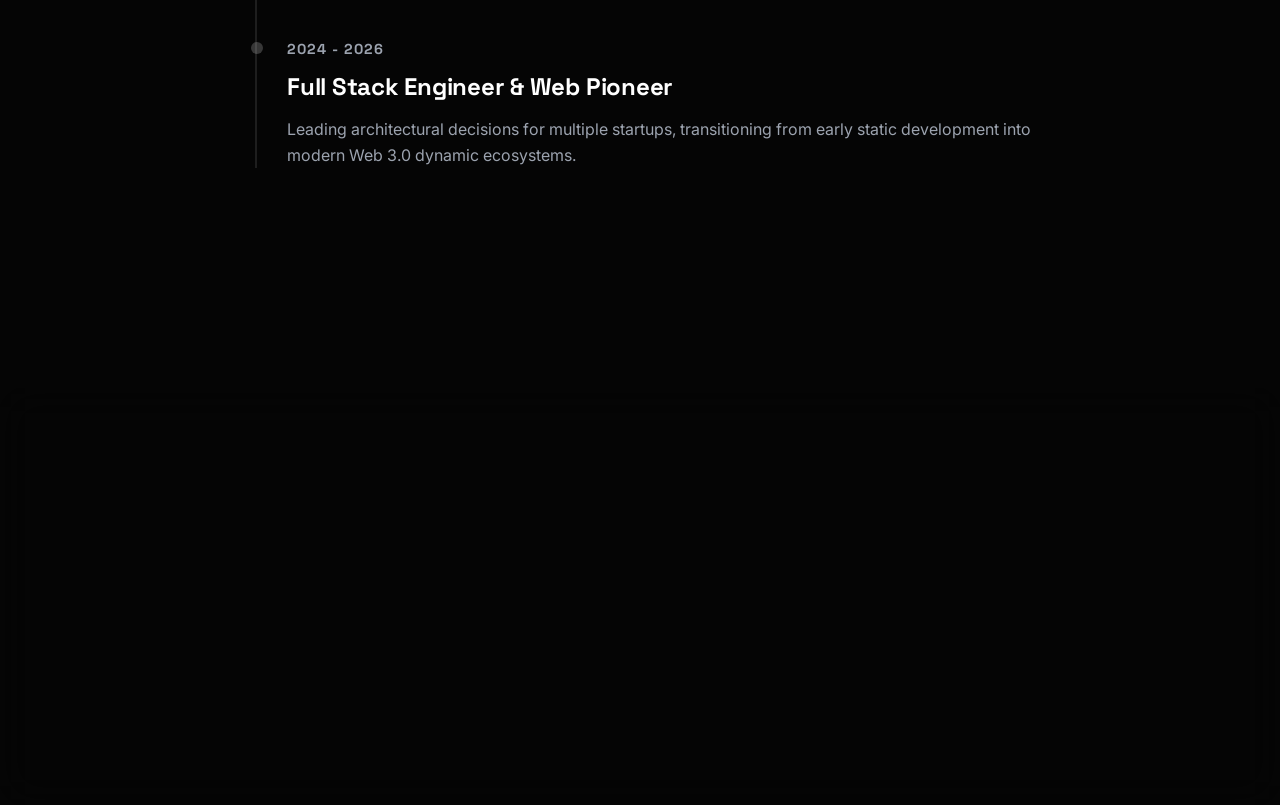
==== commit 05ba9f8a: "added link" ====
--- a/about.html
+++ b/about.html
@@ -14,11 +14,13 @@
     <meta property="og:description" content="Learn about Kapil Inania, the visionary behind ByteSerf.">
     <meta property="og:type" content="profile">
     <meta property="og:url" content="https://www.byteserf.com/about.html">
+    <meta property="og:image" content="https://images.unsplash.com/photo-1451187580459-43490279c0fa?q=80&w=1200&auto=format&fit=crop">
     
     <!-- Twitter Cards -->
     <meta name="twitter:card" content="summary_large_image">
     <meta name="twitter:title" content="About Kapil Inania | Founder of ByteSerf">
     <meta name="twitter:description" content="Learn about Kapil Inania, the visionary behind ByteSerf.">
+    <meta name="twitter:image" content="https://images.unsplash.com/photo-1451187580459-43490279c0fa?q=80&w=1200&auto=format&fit=crop">
     
     <!-- Canonical URL -->
     <link rel="canonical" href="https://www.byteserf.com/about.html">
@@ -183,6 +185,6 @@
         </div>
     </div>
 
-    <script src="script.js?v=2"></script>
+    <script src="script.js?v=6"></script>
 </body>
 </html>
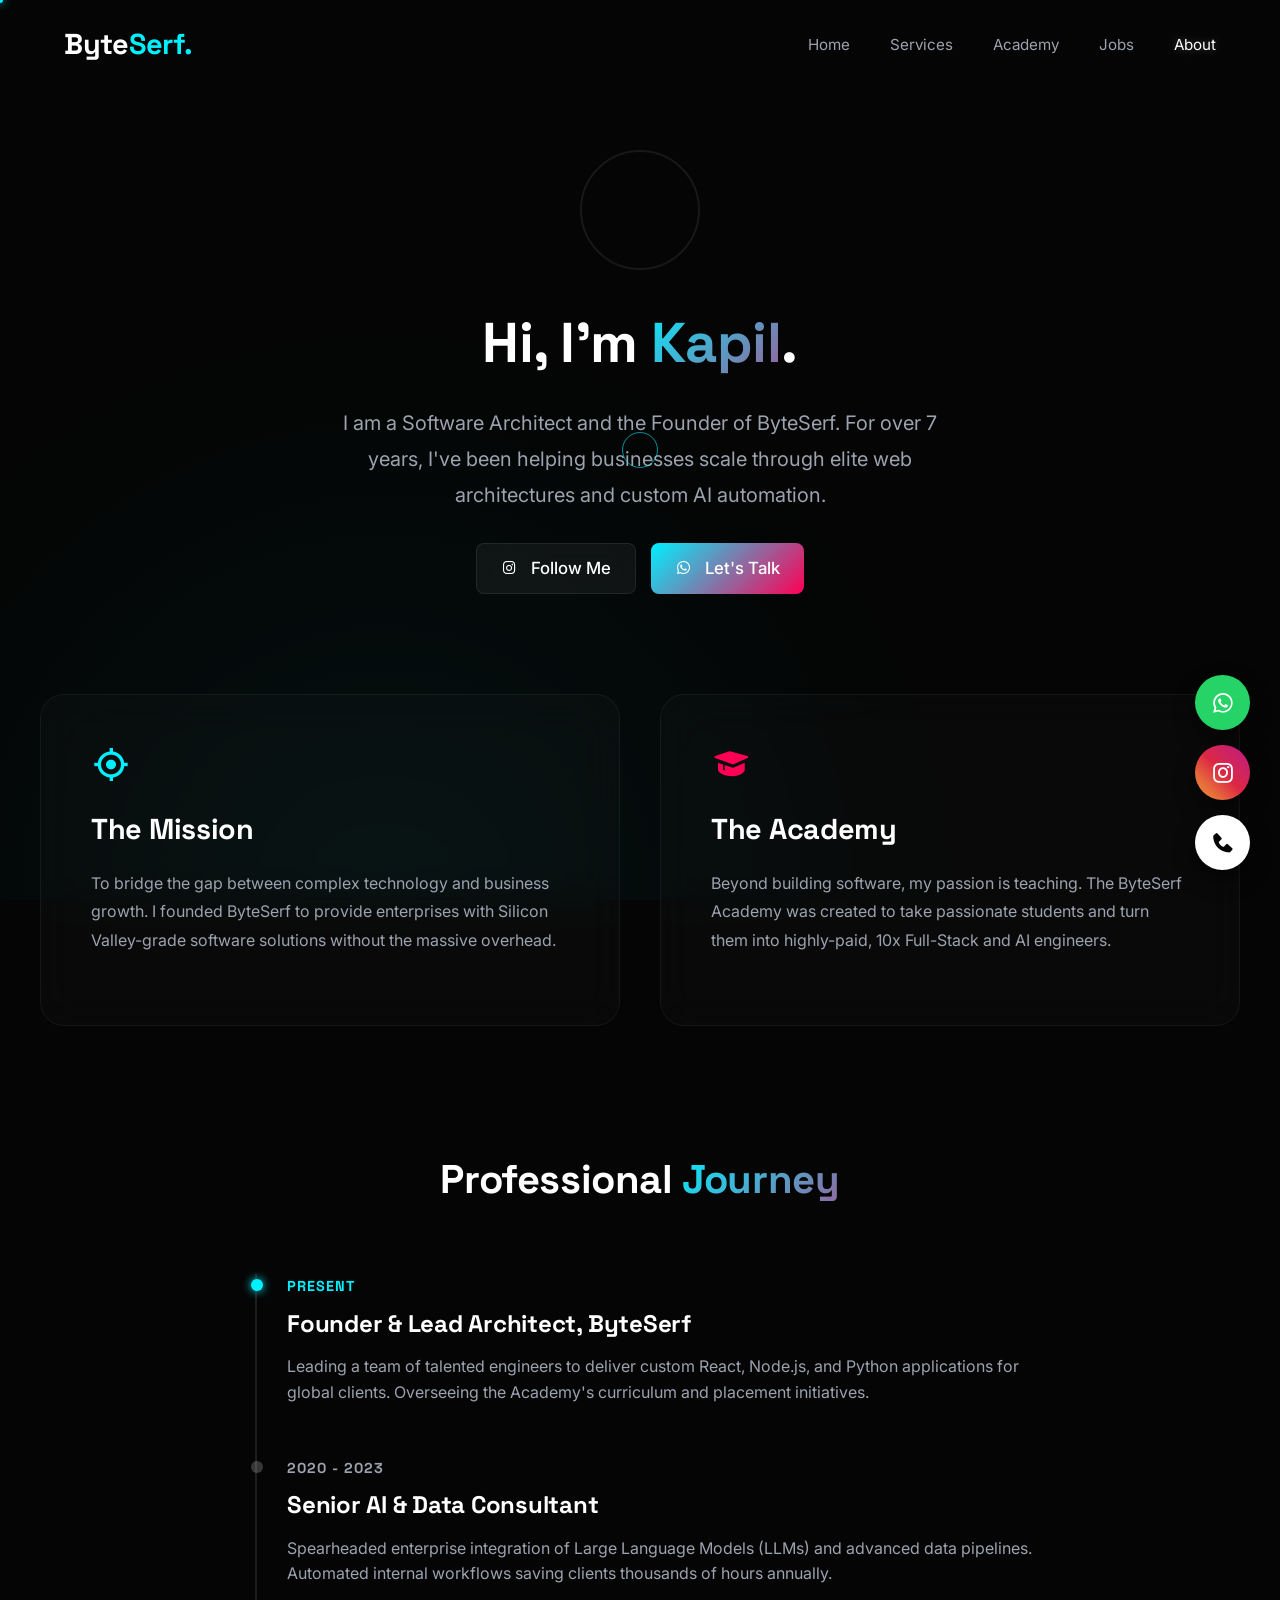
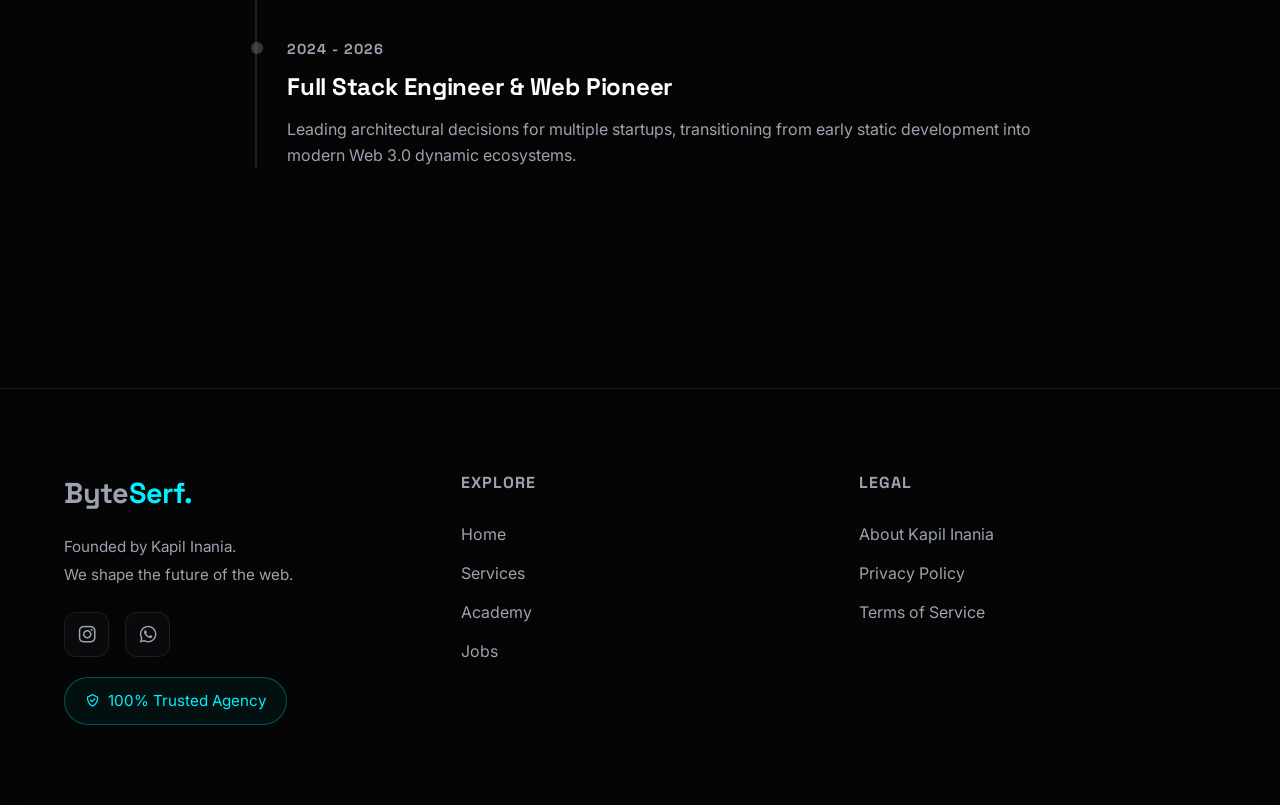
==== commit 70f196aa: "smart touch added" ====
--- a/about.html
+++ b/about.html
@@ -63,7 +63,7 @@
                 <li><a href="index.html">Home</a></li>
                 <li><a href="services.html">Services</a></li>
                 <li><a href="courses.html">Academy</a></li>
-                <li><a href="internships.html">Internships</a></li>
+                <li><a href="jobs.html">Jobs</a></li>
                 <li><a href="about.html" class="active">About</a></li>
             </ul>
             <button class="mobile-menu-btn"><i class='bx bx-menu'></i></button>
@@ -158,7 +158,7 @@
                     <li><a href="index.html">Home</a></li>
                     <li><a href="services.html">Services</a></li>
                     <li><a href="courses.html">Academy</a></li>
-                    <li><a href="internships.html">Internships</a></li>
+                    <li><a href="jobs.html">Jobs</a></li>
                 </ul>
             </div>
             <div class="footer-col">
--- a/style.css
+++ b/style.css
@@ -120,7 +120,7 @@
 .premium-card {
     background: linear-gradient(180deg, rgba(30,30,35,0.4) 0%, rgba(15,15,20,0.6) 100%);
     border: 1px solid var(--border-color); border-radius: 24px; padding: 40px;
-    position: relative; overflow: hidden; backdrop-filter: blur(20px); -webkit-backdrop-filter: blur(20px);
+    position: relative; overflow: visible; backdrop-filter: blur(20px); -webkit-backdrop-filter: blur(20px);
     transition: var(--transition-smooth); z-index: 1;
 }
 .premium-card::before {
@@ -371,3 +371,69 @@
     .card { padding: 30px 20px; }
     .premium-card { padding: 30px 20px; }
 }
+
+/* Custom Scrollbar */
+::-webkit-scrollbar {
+    width: 10px;
+}
+::-webkit-scrollbar-track {
+    background: var(--bg-main);
+}
+::-webkit-scrollbar-thumb {
+    background: var(--border-color-solid);
+    border-radius: 10px;
+}
+::-webkit-scrollbar-thumb:hover {
+    background: var(--accent-blue);
+}
+
+/* Scroll Progress Bar */
+.scroll-progress {
+    position: fixed;
+    top: 0; left: 0; width: 0%; height: 3px;
+    background: var(--accent-glow);
+    z-index: 9999;
+    box-shadow: 0 0 10px rgba(0, 240, 255, 0.5);
+    transition: width 0.1s;
+}
+
+/* Custom Interactive Cursor */
+@media (pointer: fine) {
+    body { cursor: none; }
+    a, button, input, .faq-item { cursor: none; }
+}
+
+.custom-cursor-dot {
+    position: fixed; top: 0; left: 0;
+    width: 6px; height: 6px;
+    background: var(--accent-blue);
+    border-radius: 50%;
+    pointer-events: none;
+    z-index: 10000;
+    transform: translate(-50%, -50%);
+    transition: width 0.2s, height 0.2s, background-color 0.2s;
+    box-shadow: 0 0 10px var(--accent-blue);
+}
+
+.custom-cursor-outline {
+    position: fixed; top: 0; left: 0;
+    width: 36px; height: 36px;
+    border: 1px solid rgba(0, 240, 255, 0.6);
+    border-radius: 50%;
+    pointer-events: none;
+    z-index: 9999;
+    transform: translate(-50%, -50%);
+    transition: width 0.2s, height 0.2s, border-color 0.2s, background-color 0.2s;
+}
+
+.custom-cursor-dot.hover {
+    width: 10px; height: 10px;
+    background: var(--accent-pink);
+    box-shadow: 0 0 15px var(--accent-pink);
+}
+
+.custom-cursor-outline.hover {
+    width: 60px; height: 60px;
+    border-color: rgba(255, 0, 85, 0.5);
+    background: rgba(255, 0, 85, 0.05);
+}
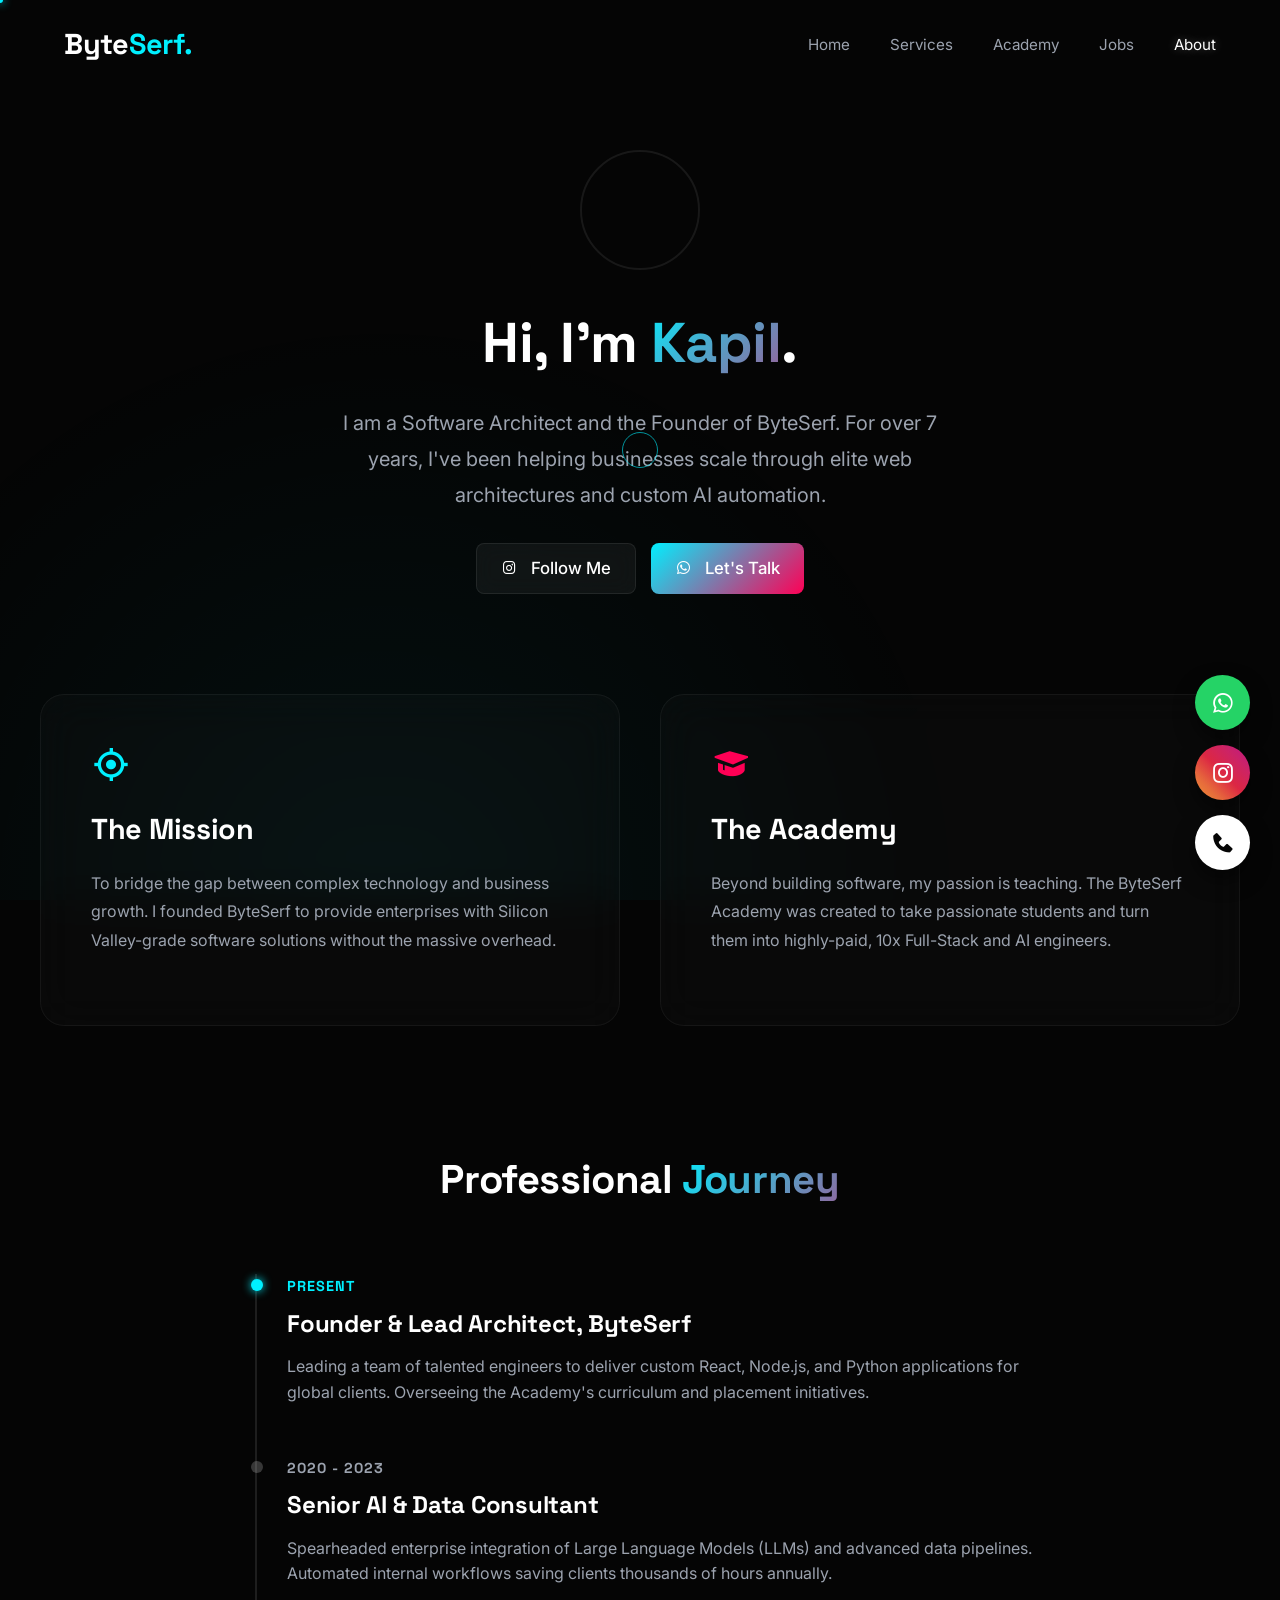
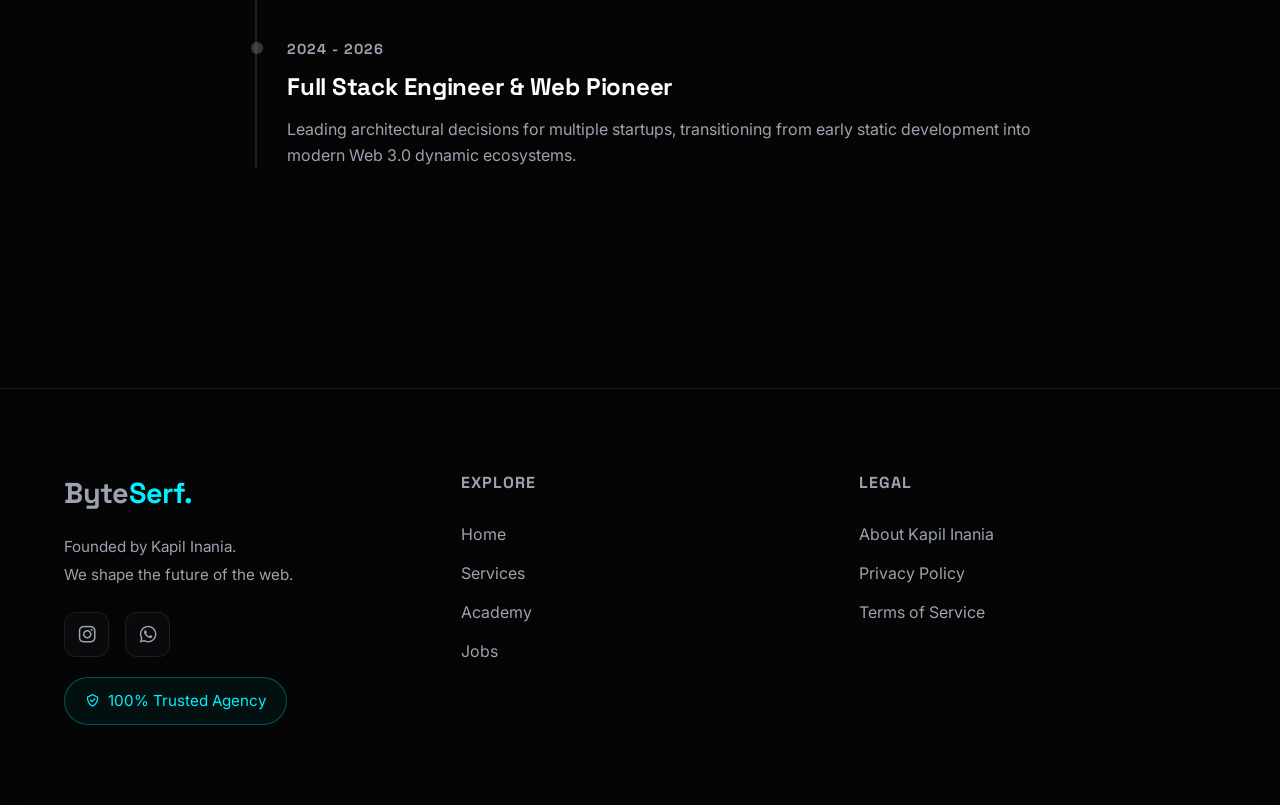
==== commit 70d96464: "seo" ====
--- a/about.html
+++ b/about.html
@@ -4,6 +4,12 @@
     <meta charset="UTF-8">
     <meta name="viewport" content="width=device-width, initial-scale=1.0">
     <!-- SEO Meta Tags -->
+    <meta name="robots" content="index, follow, max-image-preview:large">
+    <meta name="theme-color" content="#050505">
+    <link rel="preconnect" href="https://fonts.googleapis.com">
+    <link rel="preconnect" href="https://fonts.gstatic.com" crossorigin>
+    <link rel="preconnect" href="https://unpkg.com">
+    <link rel="preconnect" href="https://images.unsplash.com">
     <title>About Kapil Inania | Founder of ByteSerf</title>
     <meta name="description" content="Learn about Kapil Inania, founder of ByteSerf. A 7+ year tech veteran specializing in high-performance web development and AI architectures.">
     <meta name="keywords" content="Kapil Inania, ByteSerf Founder, Web Designer Jodhpur, AI Consultant, Tech Agency Founder">
@@ -50,9 +56,9 @@
     <div class="ambient-bg"></div>
 
     <div class="floating-actions">
-        <a href="https://wa.me/919828522814" target="_blank" class="float-btn wa-btn"><i class='bx bxl-whatsapp'></i></a>
-        <a href="https://instagram.com/kapil_inaniya" target="_blank" class="float-btn ig-btn"><i class='bx bxl-instagram'></i></a>
-        <a href="tel:+919828522814" class="float-btn call-btn"><i class='bx bxs-phone'></i></a>
+        <a href="https://wa.me/919828522814" target="_blank" class="float-btn wa-btn" aria-label="Chat on WhatsApp"><i class='bx bxl-whatsapp'></i></a>
+        <a href="https://instagram.com/kapil_inaniya" target="_blank" class="float-btn ig-btn" aria-label="Visit Instagram"><i class='bx bxl-instagram'></i></a>
+        <a href="tel:+919828522814" class="float-btn call-btn" aria-label="Call Us"><i class='bx bxs-phone'></i></a>
     </div>
 
     <!-- Navbar -->
@@ -66,9 +72,10 @@
                 <li><a href="jobs.html">Jobs</a></li>
                 <li><a href="about.html" class="active">About</a></li>
             </ul>
-            <button class="mobile-menu-btn"><i class='bx bx-menu'></i></button>
+            <button class="mobile-menu-btn" aria-label="Toggle Mobile Menu"><i class='bx bx-menu'></i></button>
         </div>
     </nav>
+    <main id="main-content">
 
     <!-- Clean Professional Hero -->
     <section class="hero reveal" style="padding-top: 150px; min-height: auto; padding-bottom: 50px;">
@@ -139,14 +146,15 @@
     </section>
 
     <!-- Footer -->
+    </main>
     <footer class="footer">
         <div class="container footer-grid reveal">
             <div class="footer-col">
                 <a href="index.html" class="logo">Byte<span style="color:var(--accent-blue);">Serf.</span></a>
                 <p style="margin-top: 15px; color: var(--text-secondary); font-size: 0.95rem; line-height: 1.8;">Founded by Kapil Inania.<br>We shape the future of the web.</p>
                 <div class="social-icons">
-                    <a href="https://instagram.com/kapil_inaniya" target="_blank"><i class='bx bxl-instagram'></i></a>
-                    <a href="https://wa.me/919828522814" target="_blank"><i class='bx bxl-whatsapp'></i></a>
+                    <a href="https://instagram.com/kapil_inaniya" target="_blank" aria-label="Instagram"><i class='bx bxl-instagram'></i></a>
+                    <a href="https://wa.me/919828522814" target="_blank" aria-label="WhatsApp"><i class='bx bxl-whatsapp'></i></a>
                 </div>
                 <div class="trusted-seal">
                     <i class='bx bx-check-shield'></i> 100% Trusted Agency
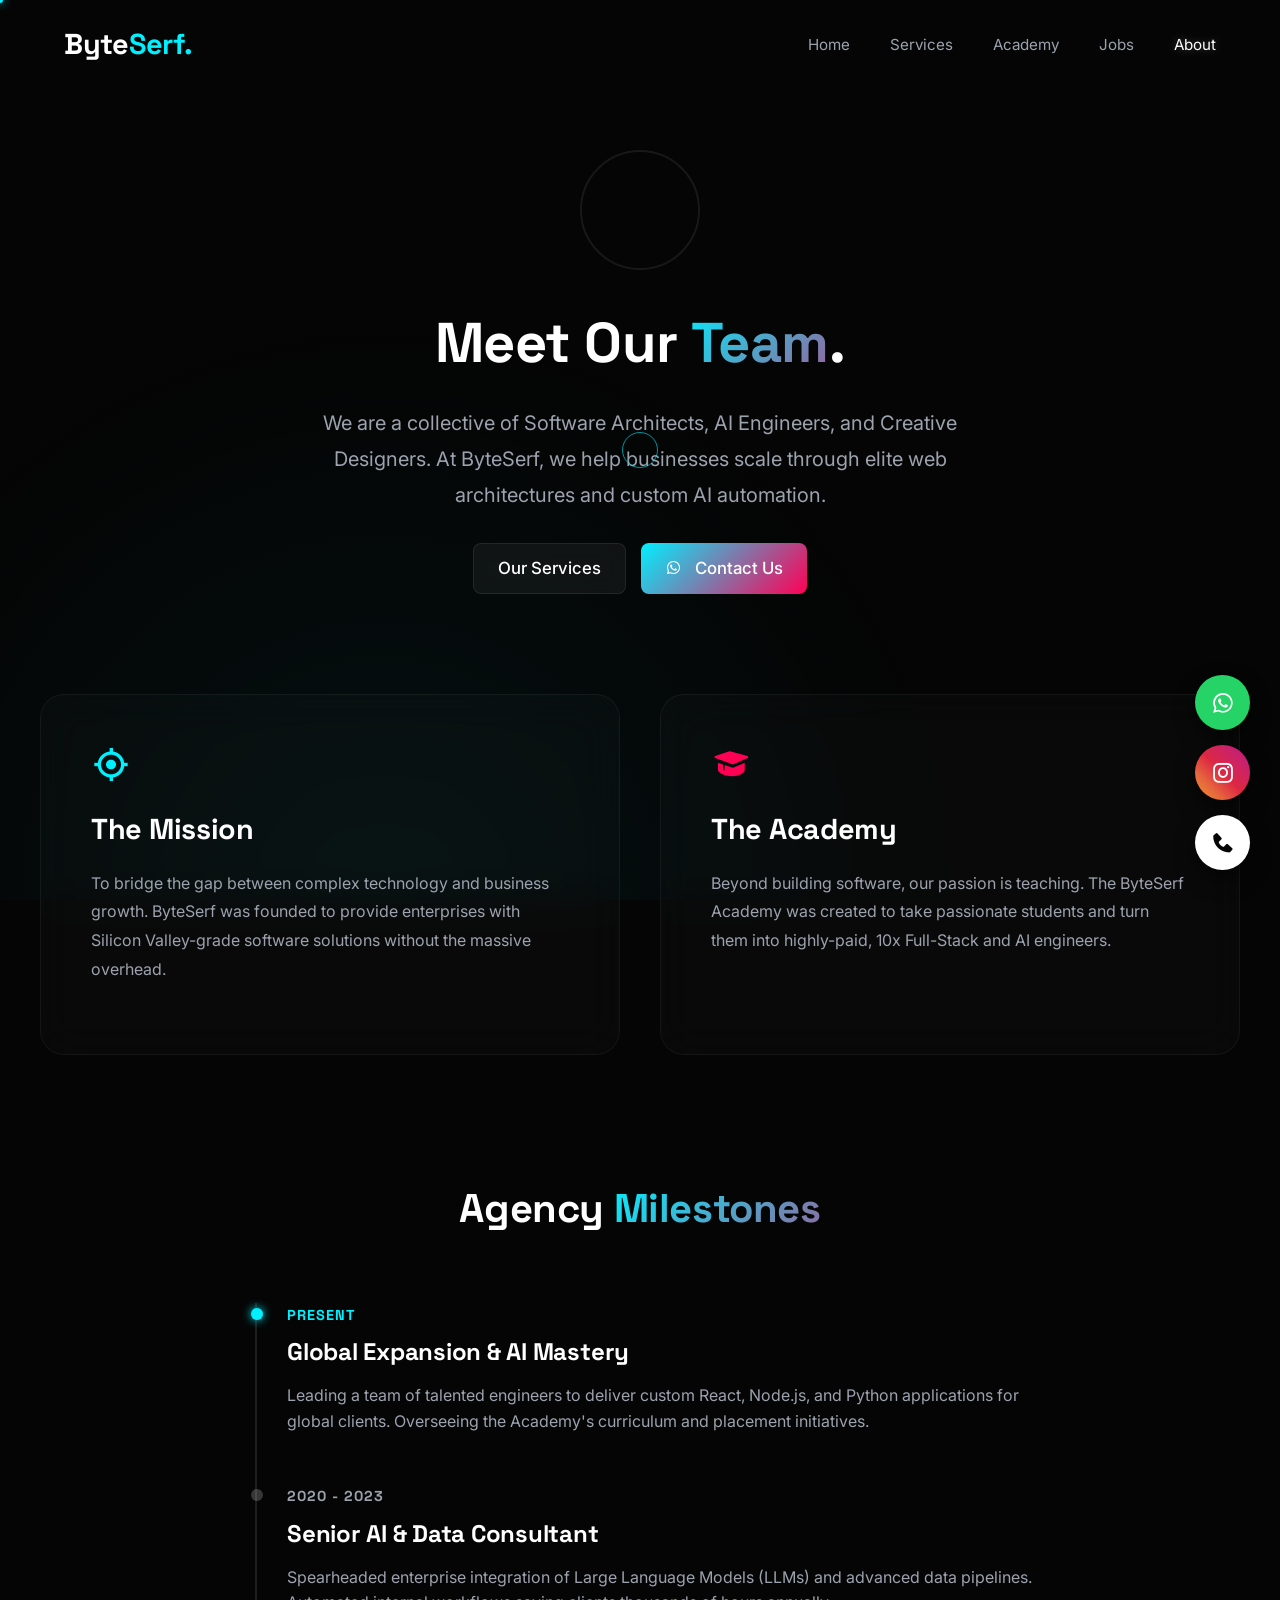
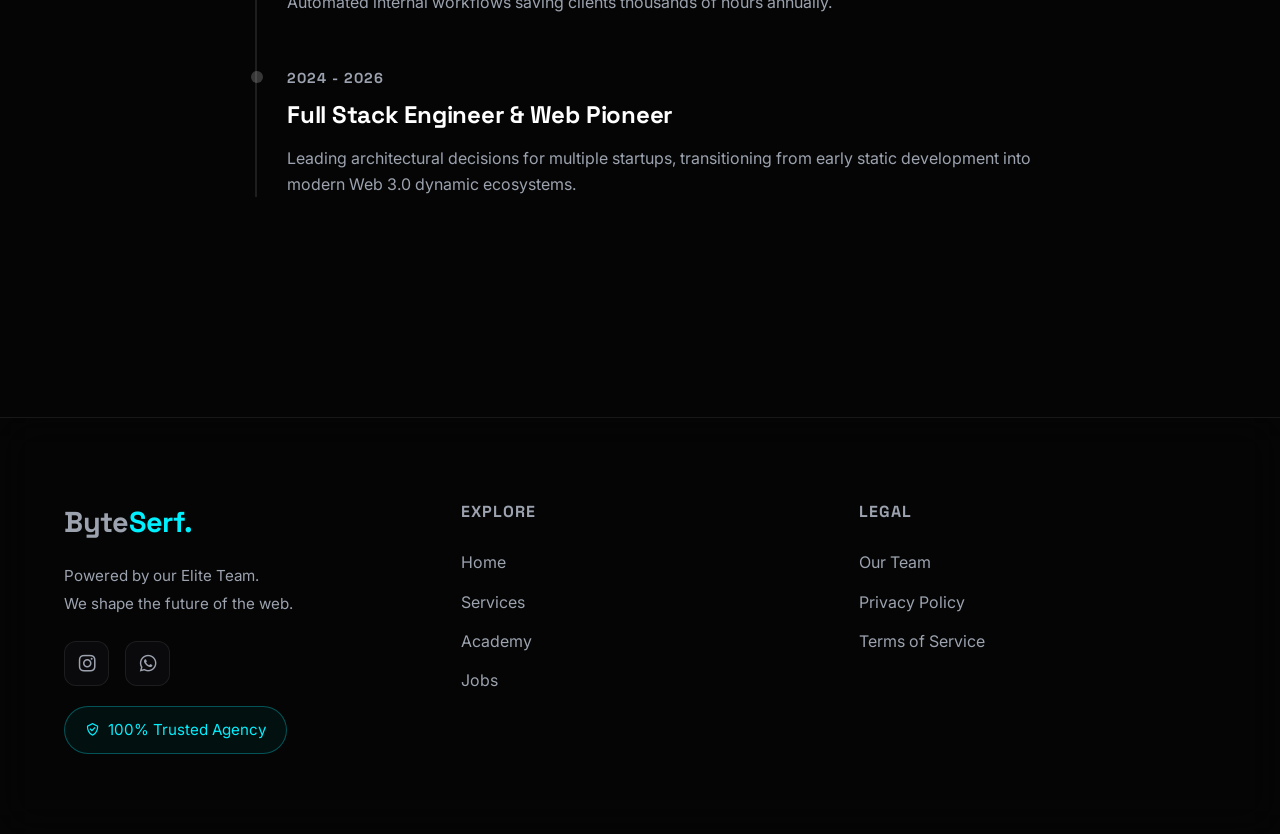
==== commit 55e16d1d: "updated username" ====
--- a/about.html
+++ b/about.html
@@ -10,10 +10,10 @@
     <link rel="preconnect" href="https://fonts.gstatic.com" crossorigin>
     <link rel="preconnect" href="https://unpkg.com">
     <link rel="preconnect" href="https://images.unsplash.com">
-    <title>About Kapil Inania | Founder of ByteSerf</title>
-    <meta name="description" content="Learn about Kapil Inania, founder of ByteSerf. A 7+ year tech veteran specializing in high-performance web development and AI architectures.">
-    <meta name="keywords" content="Kapil Inania, ByteSerf Founder, Web Designer Jodhpur, AI Consultant, Tech Agency Founder">
-    <meta name="author" content="Kapil Inania">
+    <title>Our Team | ByteSerf Agency</title>
+    <meta name="description" content="Meet the elite team behind ByteSerf. A collective of tech veterans specializing in high-performance web development and AI architectures.">
+    <meta name="keywords" content="ByteSerf Team, Web Developers, AI Consultants, Tech Agency Team, Development Experts">
+    <meta name="author" content="ByteSerf Team">
     
     <!-- Open Graph & Social Media -->
     <meta property="og:title" content="About Kapil Inania | Founder of ByteSerf">
@@ -36,15 +36,15 @@
     {
       "@context": "https://schema.org",
       "@type": "Person",
-      "name": "Kapil Inania",
-      "jobTitle": "Founder & Lead Architect",
+      "name": "ByteSerf Team",
+      "jobTitle": "Elite Development Collective",
       "worksFor": {
         "@type": "Organization",
         "name": "ByteSerf"
       },
       "url": "https://www.byteserf.com/about.html",
       "sameAs": [
-        "https://instagram.com/kapil_inaniya"
+        "https://www.byteserf.com"
       ]
     }
     </script>
@@ -84,14 +84,14 @@
                 <div style="width: 100%; height: 100%; border-radius: 50%; background: url('https://ui-avatars.com/api/?name=Kapil+Inania&background=050505&color=fff&size=150') center/cover;"></div>
             </div>
             
-            <h1 style="font-size: 3.5rem; margin-bottom: 15px; font-family: 'Space Grotesk'; color: white;">Hi, I'm <span class="gradient-text">Kapil</span>.</h1>
+            <h1 style="font-size: 3.5rem; margin-bottom: 15px; font-family: 'Space Grotesk'; color: white;">Meet Our <span class="gradient-text">Team</span>.</h1>
             <p style="color: var(--text-secondary); font-size: 1.25rem; max-width: 650px; line-height: 1.8; margin-bottom: 30px;">
-                I am a Software Architect and the Founder of ByteSerf. For over 7 years, I've been helping businesses scale through elite web architectures and custom AI automation.
+                We are a collective of Software Architects, AI Engineers, and Creative Designers. At ByteSerf, we help businesses scale through elite web architectures and custom AI automation.
             </p>
 
             <div style="display: flex; gap: 15px; justify-content: center;">
-                <a href="https://instagram.com/kapil_inaniya" target="_blank" class="btn btn-outline" style="padding: 10px 24px; border-radius: 8px;"><i class='bx bxl-instagram' style="margin-right: 5px;"></i> Follow Me</a>
-                <a href="https://wa.me/919828522814?text=Hi%20Kapil%21%20I%20saw%20your%20profile%20on%20ByteSerf%20and%20would%20like%20to%20connect." target="_blank" class="btn btn-glow" style="padding: 10px 24px; border-radius: 8px;"><i class='bx bxl-whatsapp' style="margin-right: 5px;"></i> Let's Talk</a>
+                <a href="services.html" class="btn btn-outline" style="padding: 10px 24px; border-radius: 8px;">Our Services</a>
+                <a href="https://wa.me/919828522814" target="_blank" class="btn btn-glow" style="padding: 10px 24px; border-radius: 8px;"><i class='bx bxl-whatsapp' style="margin-right: 5px;"></i> Contact Us</a>
             </div>
         </div>
     </section>
@@ -103,14 +103,14 @@
                 <i class='bx bx-target-lock' style="font-size: 2.5rem; color: var(--accent-blue); margin-bottom: 20px;"></i>
                 <h3 style="font-size: 1.8rem; margin-bottom: 15px; color: white;">The Mission</h3>
                 <p style="color: var(--text-secondary); line-height: 1.8;">
-                    To bridge the gap between complex technology and business growth. I founded ByteSerf to provide enterprises with Silicon Valley-grade software solutions without the massive overhead. 
+                    To bridge the gap between complex technology and business growth. ByteSerf was founded to provide enterprises with Silicon Valley-grade software solutions without the massive overhead. 
                 </p>
             </div>
             <div class="premium-card" style="background: rgba(255,255,255,0.02); border-color: rgba(255,255,255,0.05); padding: 50px;">
                 <i class='bx bxs-graduation' style="font-size: 2.5rem; color: var(--accent-pink); margin-bottom: 20px;"></i>
                 <h3 style="font-size: 1.8rem; margin-bottom: 15px; color: white;">The Academy</h3>
                 <p style="color: var(--text-secondary); line-height: 1.8;">
-                    Beyond building software, my passion is teaching. The ByteSerf Academy was created to take passionate students and turn them into highly-paid, 10x Full-Stack and AI engineers.
+                    Beyond building software, our passion is teaching. The ByteSerf Academy was created to take passionate students and turn them into highly-paid, 10x Full-Stack and AI engineers.
                 </p>
             </div>
         </div>
@@ -119,13 +119,13 @@
     <!-- My Journey Timeline -->
     <section class="section-padding container reveal" style="padding-top: 0; max-width: 800px;">
         <div class="section-header text-center">
-            <h2 style="font-size: 2.5rem;">Professional <span class="gradient-text">Journey</span></h2>
+            <h2 style="font-size: 2.5rem;">Agency <span class="gradient-text">Milestones</span></h2>
         </div>
         <div style="border-left: 2px solid rgba(255,255,255,0.1); padding-left: 30px; margin-left: 15px;">
             <div style="position: relative; margin-bottom: 50px;">
                 <div style="position: absolute; left: -36px; top: 5px; width: 12px; height: 12px; border-radius: 50%; background: var(--accent-blue); box-shadow: 0 0 10px var(--accent-blue);"></div>
                 <h4 style="color: var(--accent-blue); font-size: 0.9rem; letter-spacing: 1px; text-transform: uppercase; margin-bottom: 5px;">Present</h4>
-                <h3 style="font-size: 1.5rem; color: white; margin-bottom: 10px;">Founder & Lead Architect, ByteSerf</h3>
+                <h3 style="font-size: 1.5rem; color: white; margin-bottom: 10px;">Global Expansion & AI Mastery</h3>
                 <p style="color: var(--text-secondary); line-height: 1.6;">Leading a team of talented engineers to deliver custom React, Node.js, and Python applications for global clients. Overseeing the Academy's curriculum and placement initiatives.</p>
             </div>
             
@@ -151,7 +151,7 @@
         <div class="container footer-grid reveal">
             <div class="footer-col">
                 <a href="index.html" class="logo">Byte<span style="color:var(--accent-blue);">Serf.</span></a>
-                <p style="margin-top: 15px; color: var(--text-secondary); font-size: 0.95rem; line-height: 1.8;">Founded by Kapil Inania.<br>We shape the future of the web.</p>
+                <p style="margin-top: 15px; color: var(--text-secondary); font-size: 0.95rem; line-height: 1.8;">Powered by our Elite Team.<br>We shape the future of the web.</p>
                 <div class="social-icons">
                     <a href="https://instagram.com/kapil_inaniya" target="_blank" aria-label="Instagram"><i class='bx bxl-instagram'></i></a>
                     <a href="https://wa.me/919828522814" target="_blank" aria-label="WhatsApp"><i class='bx bxl-whatsapp'></i></a>
@@ -172,7 +172,7 @@
             <div class="footer-col">
                 <h3>Legal</h3>
                 <ul>
-                    <li><a href="about.html" class="active">About Kapil Inania</a></li>
+                    <li><a href="about.html" class="active">Our Team</a></li>
                     <li><a href="privacy-policy.html">Privacy Policy</a></li>
                     <li><a href="terms.html">Terms of Service</a></li>
                 </ul>
@@ -184,7 +184,7 @@
         <div class="modal-box">
             <button class="close-modal-btn" id="closeModalBtn"><i class='bx bx-x'></i></button>
             <h2 class="modal-title">Request a <span class="gradient-text">Call Back</span></h2>
-            <p class="modal-desc">Enter your details below and Kapil or a senior team member will reach out to you shortly.</p>
+            <p class="modal-desc">Enter your details below and a senior team member will reach out to you shortly.</p>
             
             <input type="text" id="modalName" class="modal-input" placeholder="Your Name" required>
             <input type="tel" id="modalPhone" class="modal-input" placeholder="Your Mobile Number" required>
